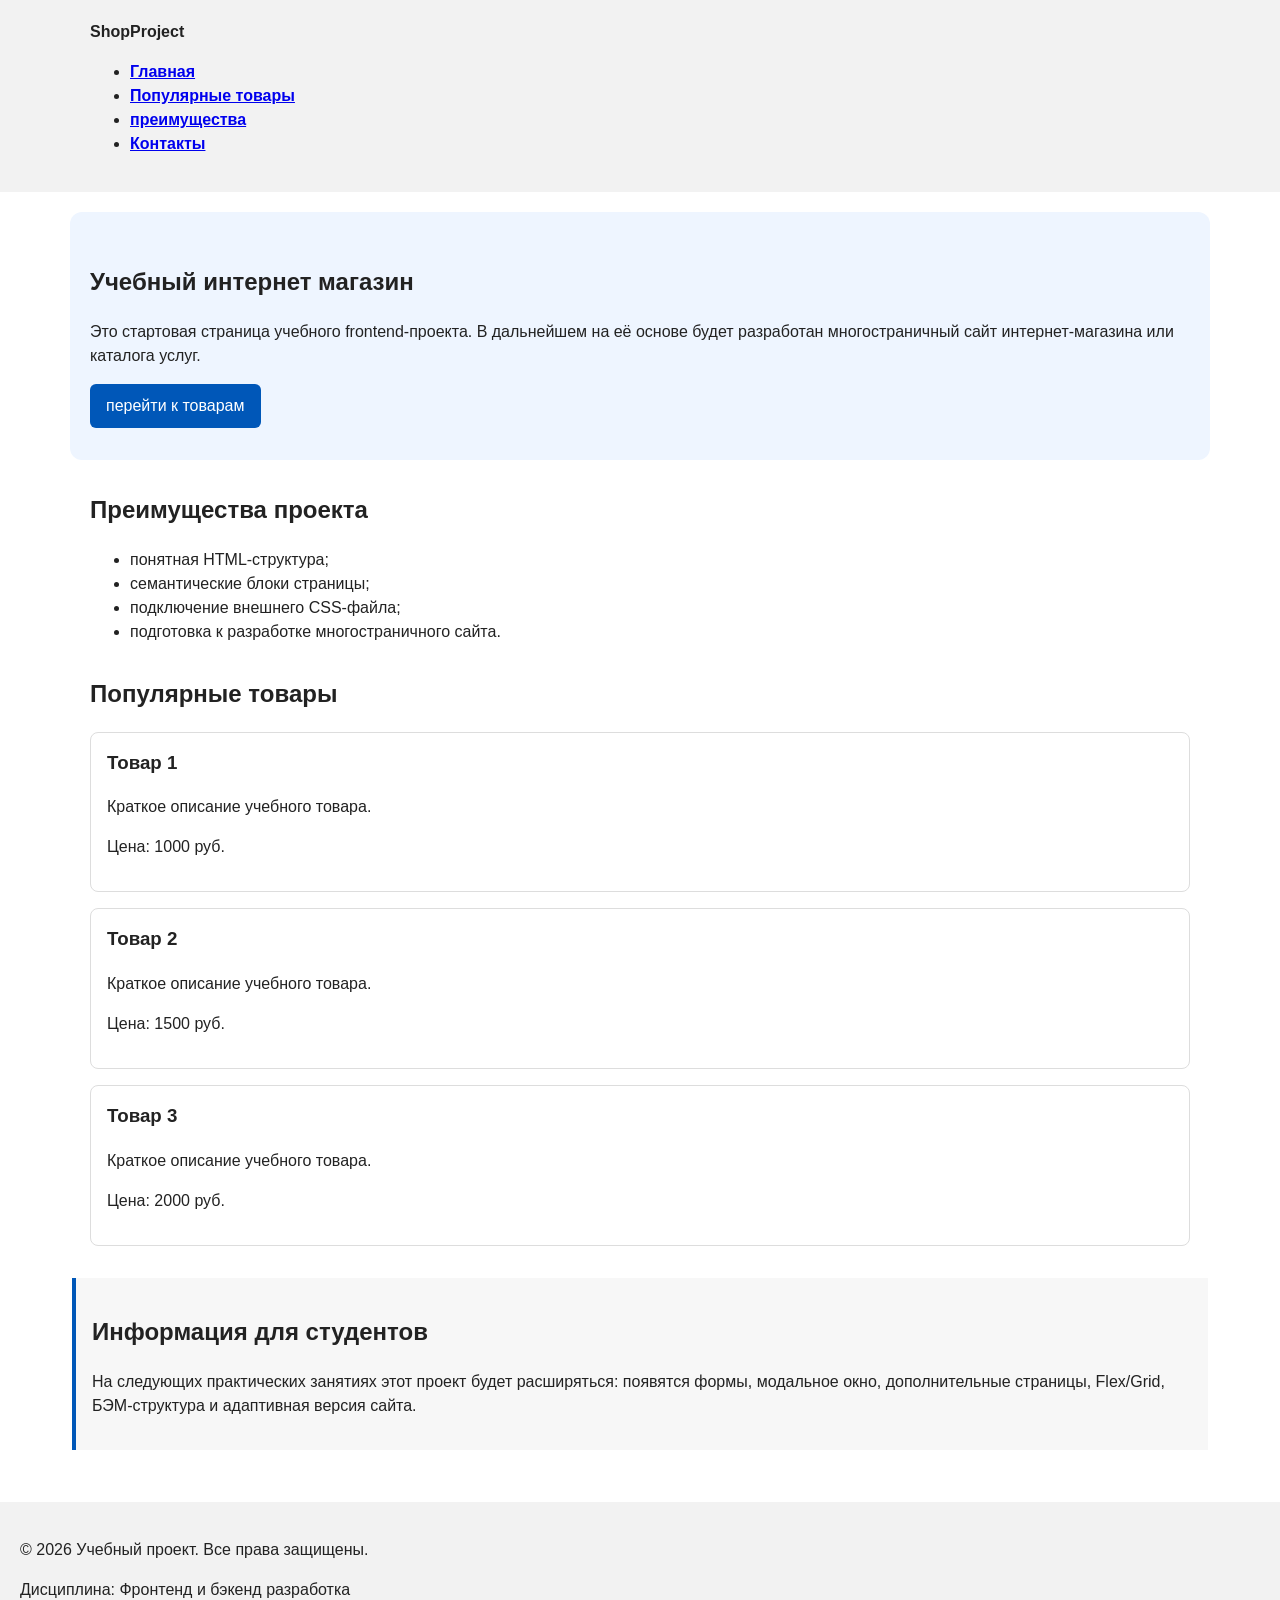
==== index.html @ 6f8c0c30 "fix: fix footer position" ====
<!doctype html>
<html lang="ru">
  <head>
    <meta charset="UTF-8" />
    <meta name="viewport" content="width=device-width, initial-scale=1.0" />
    <title>Учебный интернет магазин</title>
    <link rel="stylesheet" href="css/style.css" />
  </head>
  <body>
    <header>
      <div class="site-header">
        <a class="site-logo" href="index.html">ShopProject</a>

        <nav class="site-logo" aria-label="основная навигация">
          <ul class="site_nav_list">
            <li><a href="index.html">Главная</a></li>
            <li><a href="#popular">Популярные товары</a></li>
            <li><a href="#advantages">преимущества</a></li>
            <li><a href="#contacts">Контакты</a></li>
          </ul>
        </nav>
      </div>
    </header>

    <main>
      <section class="hero">
        <h1>Учебный интернет магазин</h1>
        <p>
          Это стартовая страница учебного frontend-проекта. В дальнейшем на её
          основе будет разработан многостраничный сайт интернет-магазина или
          каталога услуг.
        </p>
        <a class="button" href="#popular">перейти к товарам</a>
      </section>

      <section class="section" id="advantages">
        <h2>Преимущества проекта</h2>
        <ul class="advantages-list">
          <li>понятная HTML-структура;</li>
          <li>семантические блоки страницы;</li>
          <li>подключение внешнего CSS-файла;</li>
          <li>подготовка к разработке многостраничного сайта.</li>
        </ul>
      </section>

      <section class="section" id="popular">
        <h2>Популярные товары</h2>

        <article class="product-card">
          <h3>Товар 1</h3>
          <p>Краткое описание учебного товара.</p>
          <p>Цена: 1000 руб.</p>
        </article>

        <article class="product-card">
          <h3>Товар 2</h3>
          <p>Краткое описание учебного товара.</p>
          <p>Цена: 1500 руб.</p>
        </article>

        <article class="product-card">
          <h3>Товар 3</h3>
          <p>Краткое описание учебного товара.</p>
          <p>Цена: 2000 руб.</p>
        </article>
      </section>

      <aside class="aside-info">
        <h2>Информация для студентов</h2>
        <p>
          На следующих практических занятиях этот проект будет расширяться:
          появятся формы, модальное окно, дополнительные страницы, Flex/Grid,
          БЭМ-структура и адаптивная версия сайта.
        </p>
      </aside>
    </main>
  </body>
  <footer id="contacts">
    <p>&copy; 2026 Учебный проект. Все права защищены.</p>
    <p>Дисциплина: Фронтенд и бэкенд разработка</p>
  </footer>
</html>
---- css/style.css ----
{
  box-sizing: border-box;
}

body {
  margin: 0;
  font-family: Arial, sans-serif;
  line-height: 1.5;
  color: #222222;
  background-color: #ffffff;
}

header,
main,
footer {
  padding: 20px;
}

header {
  background-color: #f2f2f2;
}

footer {
  background-color: #f2f2f2;
}

.site-header {
  max-width: 1100px;
  margin: 0 auto;
}
.site-logo {
  font-weight: bold;
  text-decoration: none;
  color: #222222;
}
.site-nav__list {
  padding: 0;
  margin: 16px 0 0;
  list-style: none;
}
.site-nav__list li {
  margin-bottom: 8px;
}
.site-nav__list a {
  color: #0057b8;
  text-decoration: none;
}
.site-nav__list a:hover {
  text-decoration: underline;
}
.hero {
  max-width: 1100px;
  margin: 0 auto 32px;
  padding: 32px 20px;
  background-color: #eef5ff;
  border-radius: 12px;
}

.section {
  max-width: 1100px;
  margin: 0 auto 32px;
}

.section h2 {
  margin-top: 0;
}

.product-card {
  margin-bottom: 16px;
  padding: 16px;
  border: 1px solid #dddddd;
  border-radius: 8px;
  background-color: #ffffff;
}

.product-card h3 {
  margin-top: 0;
}

.button {
  display: inline-block;
  padding: 10px 16px;
  color: #ffffff;
  background-color: #0057b8;
  text-decoration: none;
  border-radius: 6px;
}

.button:hover {
  background-color: #003f86;
}

.aside-info {
  max-width: 1100px;
  margin: 0 auto 32px;
  padding: 16px;
  border-left: 4px solid #0057b8;
  background-color: #f7f7f7;
}
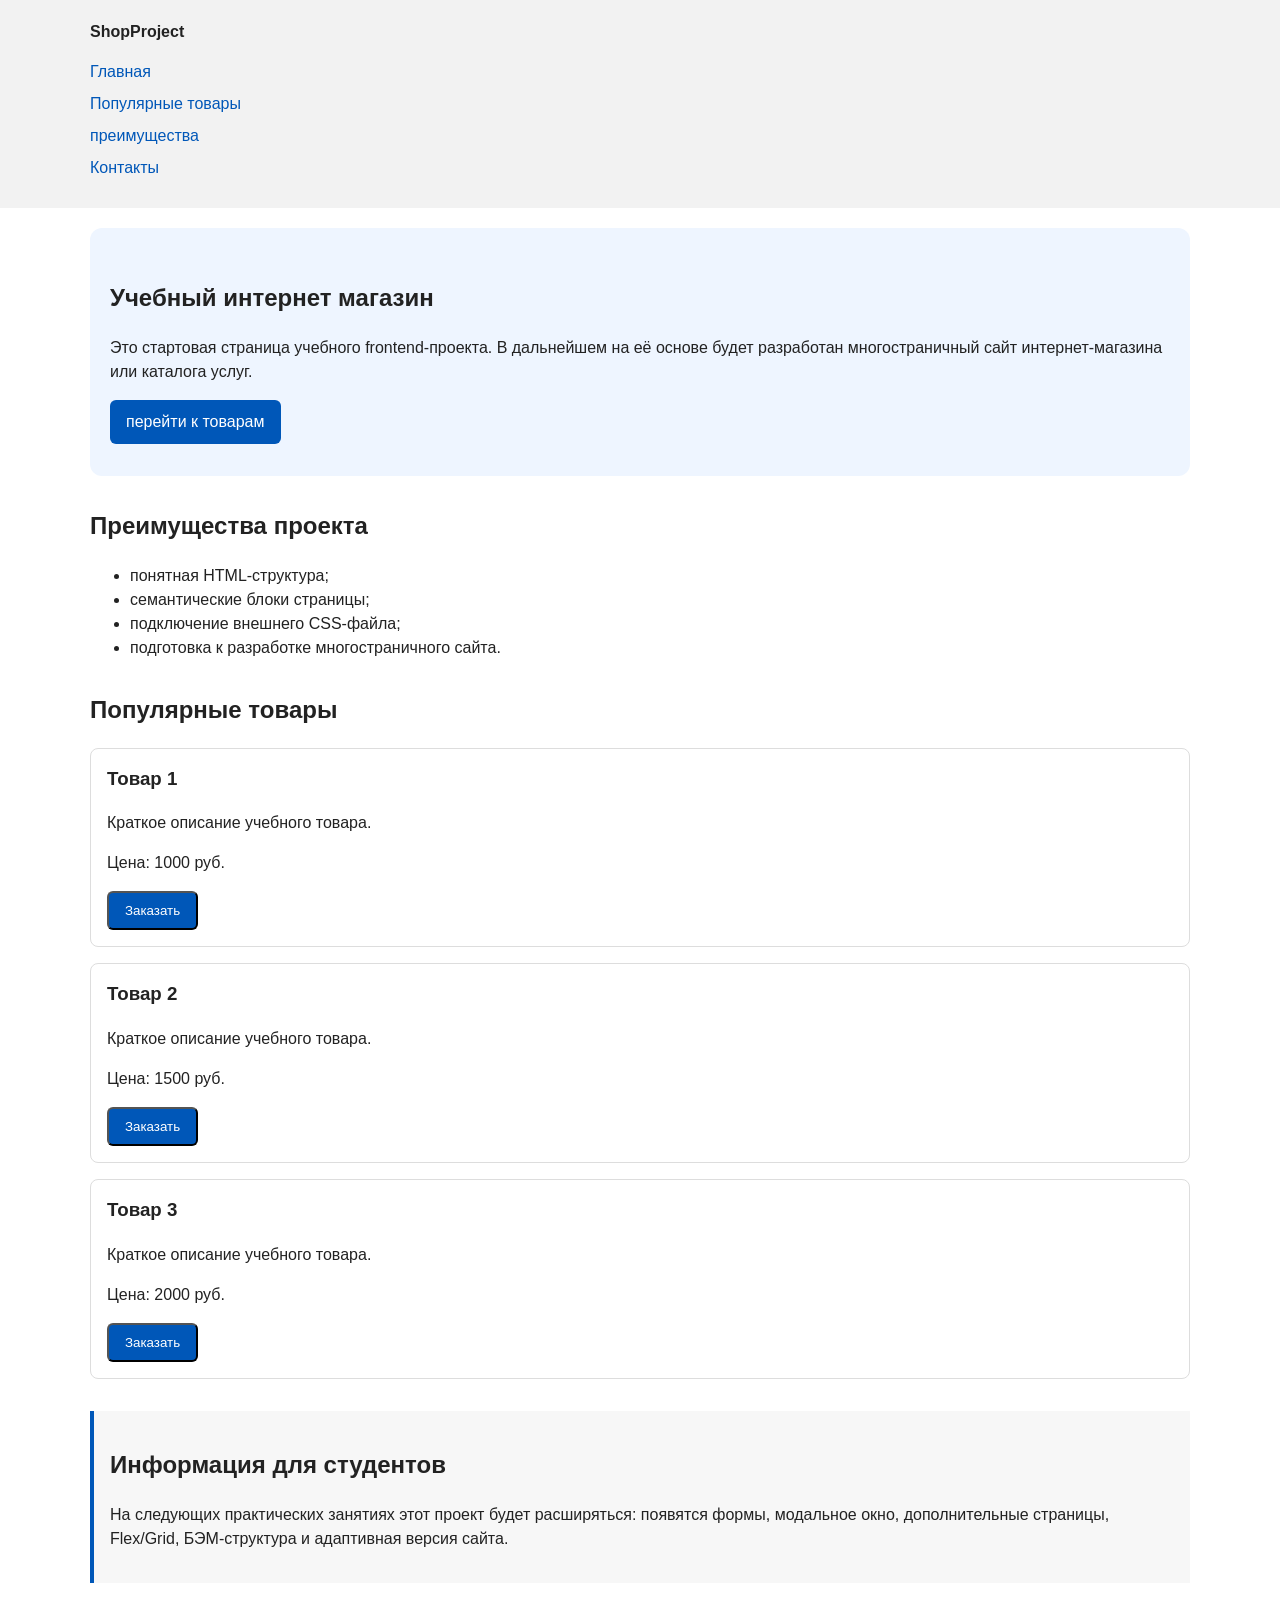
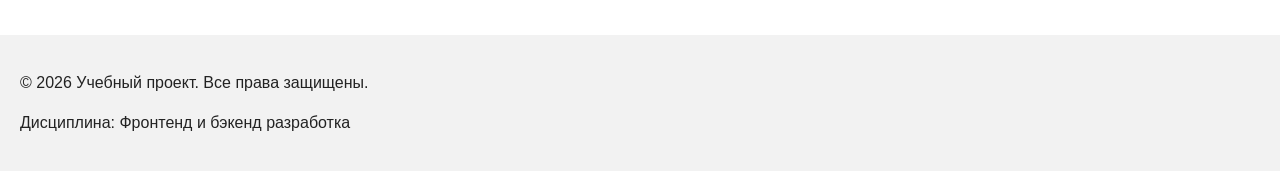
==== commit dca15810: "feat: add order form modal and validation" ====
--- a/index.html
+++ b/index.html
@@ -5,14 +5,15 @@
     <meta name="viewport" content="width=device-width, initial-scale=1.0" />
     <title>Учебный интернет магазин</title>
     <link rel="stylesheet" href="css/style.css" />
+    <script src="js/main.js" defer></script>
   </head>
   <body>
     <header>
       <div class="site-header">
         <a class="site-logo" href="index.html">ShopProject</a>
 
-        <nav class="site-logo" aria-label="основная навигация">
-          <ul class="site_nav_list">
+        <nav class="site-nav" aria-label="Основная навигация">
+          <ul class="site-nav__list">
             <li><a href="index.html">Главная</a></li>
             <li><a href="#popular">Популярные товары</a></li>
             <li><a href="#advantages">преимущества</a></li>
@@ -50,18 +51,39 @@
           <h3>Товар 1</h3>
           <p>Краткое описание учебного товара.</p>
           <p>Цена: 1000 руб.</p>
+          <button
+            class="button product-card__button"
+            type="button"
+            data-product="Товар 1"
+          >
+            Заказать
+          </button>
         </article>
 
         <article class="product-card">
           <h3>Товар 2</h3>
           <p>Краткое описание учебного товара.</p>
           <p>Цена: 1500 руб.</p>
+          <button
+            class="button product-card__button"
+            type="button"
+            data-product="Товар 2"
+          >
+            Заказать
+          </button>
         </article>
 
         <article class="product-card">
           <h3>Товар 3</h3>
           <p>Краткое описание учебного товара.</p>
           <p>Цена: 2000 руб.</p>
+          <button
+            class="button product-card__button"
+            type="button"
+            data-product="Товар 3"
+          >
+            Заказать
+          </button>
         </article>
       </section>
 
@@ -74,9 +96,116 @@
         </p>
       </aside>
     </main>
+    <dialog
+      class="order-dialog"
+      id="order-dialog"
+      aria-labelledby="order-dialog-title"
+    >
+      <h2 id="order-dialog-title">Оформление заявки</h2>
+
+      <form
+        class="order-form"
+        id="order-form"
+        action="#"
+        method="post"
+        novalidate
+      >
+        <input
+          id="selected-product"
+          name="selected-product"
+          type="hidden"
+        />
+
+        <div class="form-field">
+          <label for="order-name">Имя</label>
+          <input
+            id="order-name"
+            name="name"
+            type="text"
+            placeholder="Введите ваше имя"
+            minlength="2"
+            autocomplete="given-name"
+            required
+          />
+        </div>
+
+        <div class="form-field">
+          <label for="order-email">E-mail</label>
+          <input
+            id="order-email"
+            name="email"
+            type="email"
+            placeholder="example@mail.ru"
+            autocomplete="email"
+            required
+          />
+        </div>
+
+        <div class="form-field">
+          <label for="order-phone">Телефон</label>
+          <input
+            id="order-phone"
+            name="phone"
+            type="tel"
+            inputmode="tel"
+            placeholder="+7 (900) 000-00-00"
+            pattern="^\+7 \(\d{3}\) \d{3}-\d{2}-\d{2}$"
+            required
+          />
+          <small>Формат: +7 (900) 000-00-00</small>
+        </div>
+
+        <div class="form-field">
+          <label for="order-date">Дата связи</label>
+          <input id="order-date" name="date" type="date" />
+        </div>
+
+        <div class="form-field">
+          <label for="order-topic">Тема заявки</label>
+          <select id="order-topic" name="topic" required>
+            <option value="">Выберите тему</option>
+            <option value="product">Заказ товара</option>
+            <option value="consultation">Консультация</option>
+            <option value="delivery">Доставка</option>
+          </select>
+        </div>
+
+        <div class="form-field">
+          <label for="order-comment">Комментарий</label>
+          <textarea
+            id="order-comment"
+            name="comment"
+            rows="4"
+            placeholder="Укажите дополнительную информацию"
+          ></textarea>
+        </div>
+
+        <div class="form-field form-field--checkbox">
+          <label>
+            <input
+              id="order-agreement"
+              name="agreement"
+              type="checkbox"
+              required
+            />
+            Я согласен на обработку данных
+          </label>
+        </div>
+
+        <div class="form-actions">
+          <button type="button" id="close-order-dialog">Закрыть</button>
+          <button type="submit">Отправить заявку</button>
+        </div>
+      </form>
+    </dialog>
+
+    <p class="success-message" id="success-message" hidden>
+      Форма успешно отправлена!
+    </p>
+
+    <footer id="contacts">
+      <p>&copy; 2026 Учебный проект. Все права защищены.</p>
+      <p>Дисциплина: Фронтенд и бэкенд разработка</p>
+    </footer>
   </body>
-  <footer id="contacts">
-    <p>&copy; 2026 Учебный проект. Все права защищены.</p>
-    <p>Дисциплина: Фронтенд и бэкенд разработка</p>
-  </footer>
 </html>
--- a/css/style.css
+++ b/css/style.css
@@ -1,4 +1,4 @@
-{
+* {
   box-sizing: border-box;
 }
 
@@ -98,3 +98,68 @@
   background-color: #f7f7f7;
 }
 
+.order-dialog {
+  width: min(100% - 32px, 560px);
+  padding: 24px;
+  border: none;
+  border-radius: 12px;
+}
+
+.order-dialog::backdrop {
+  background-color: rgba(0, 0, 0, 0.5);
+}
+
+.form-field {
+  margin-bottom: 16px;
+}
+
+.form-field label {
+  display: block;
+  margin-bottom: 6px;
+}
+
+.form-field input,
+.form-field select,
+.form-field textarea {
+  width: 100%;
+  padding: 10px 12px;
+  border: 1px solid #cccccc;
+  border-radius: 6px;
+  font: inherit;
+}
+
+.form-field input[type="checkbox"] {
+  width: auto;
+}
+
+.form-field small {
+  display: block;
+  margin-top: 4px;
+  color: #666666;
+}
+
+.form-field input:focus-visible,
+.form-field select:focus-visible,
+.form-field textarea:focus-visible,
+.form-actions button:focus-visible {
+  outline: 2px solid #0057b8;
+  outline-offset: 2px;
+}
+
+[aria-invalid="true"] {
+  border-color: #b00020;
+}
+
+.form-actions {
+  display: flex;
+  gap: 12px;
+  margin-top: 20px;
+}
+
+.success-message {
+  max-width: 1100px;
+  margin: 24px auto;
+  padding: 16px;
+  border-left: 4px solid #168a2f;
+  background-color: #eefaf0;
+}
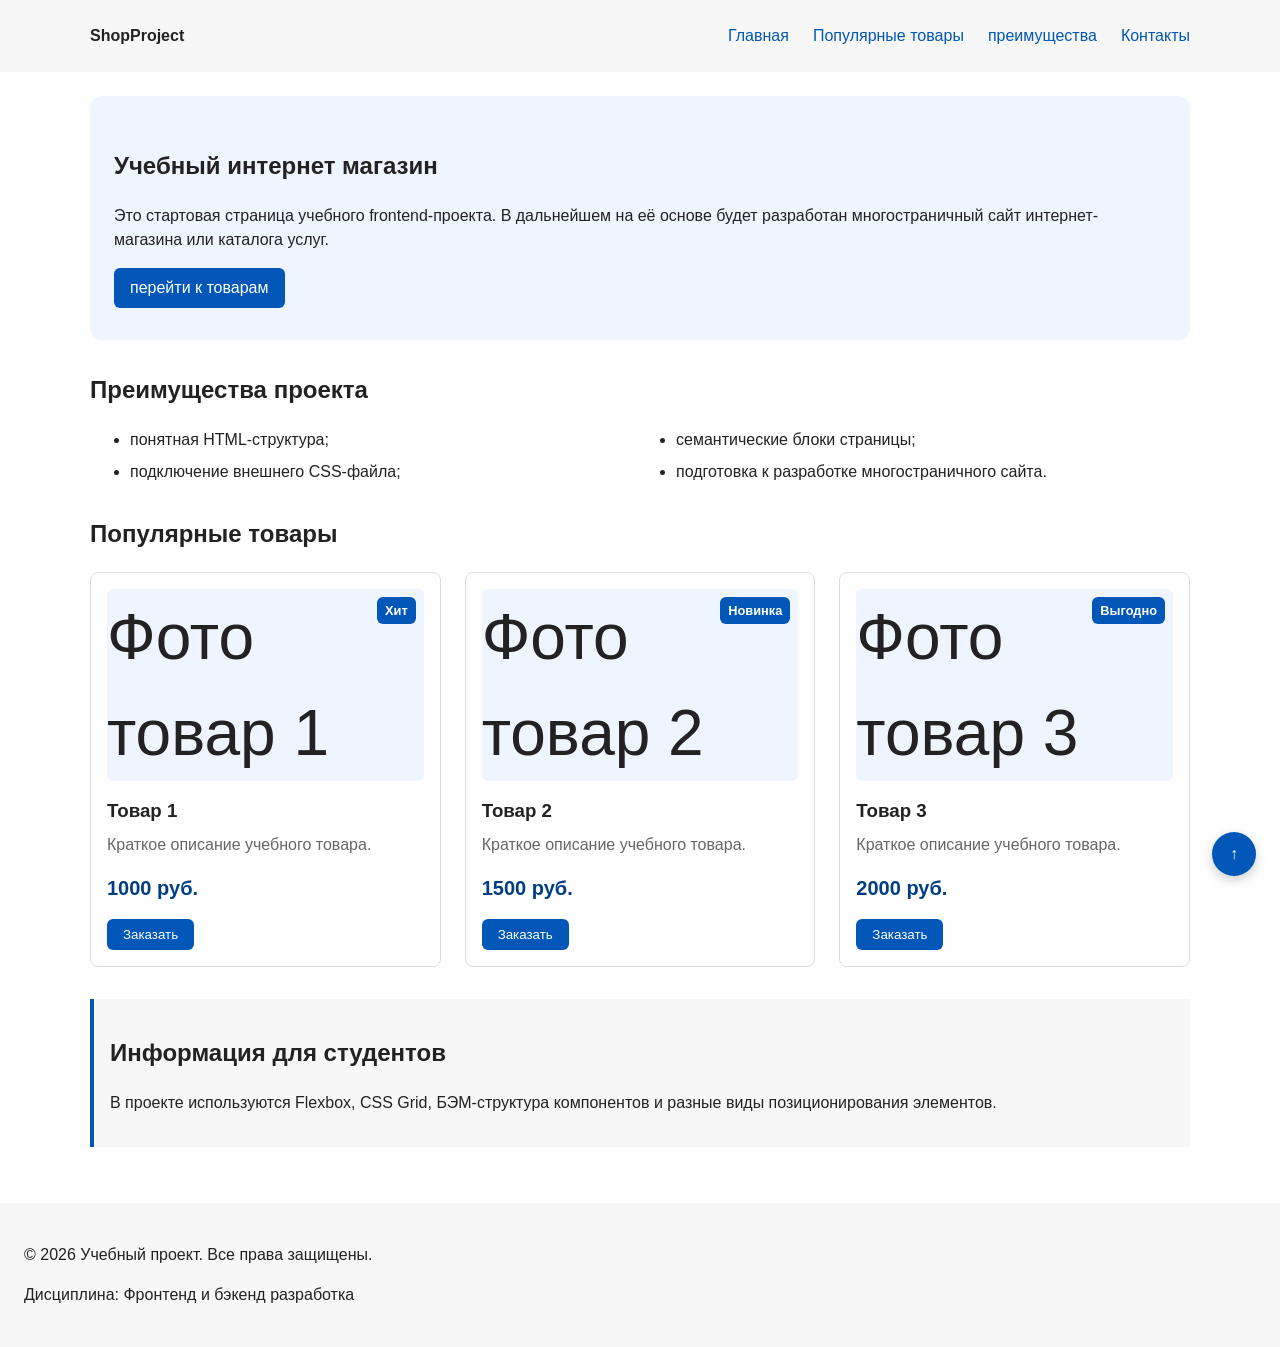
==== commit 82630cf4: "feat: add flexbox, grid, BEM, positioning" ====
--- a/index.html
+++ b/index.html
@@ -47,52 +47,83 @@
       <section class="section" id="popular">
         <h2>Популярные товары</h2>
 
-        <article class="product-card">
-          <h3>Товар 1</h3>
-          <p>Краткое описание учебного товара.</p>
-          <p>Цена: 1000 руб.</p>
-          <button
-            class="button product-card__button"
-            type="button"
-            data-product="Товар 1"
-          >
-            Заказать
-          </button>
-        </article>
-
-        <article class="product-card">
-          <h3>Товар 2</h3>
-          <p>Краткое описание учебного товара.</p>
-          <p>Цена: 1500 руб.</p>
-          <button
-            class="button product-card__button"
-            type="button"
-            data-product="Товар 2"
-          >
-            Заказать
-          </button>
-        </article>
-
-        <article class="product-card">
-          <h3>Товар 3</h3>
-          <p>Краткое описание учебного товара.</p>
-          <p>Цена: 2000 руб.</p>
-          <button
-            class="button product-card__button"
-            type="button"
-            data-product="Товар 3"
-          >
-            Заказать
-          </button>
-        </article>
+        <div class="product-grid">
+          <article class="product-card">
+            <span class="product-card__badge">Хит</span>
+            <div
+              class="product-card__img"
+              role="img"
+              aria-label="Упаковка товара 1"
+            >
+              Фото товар 1
+            </div>
+            <h3 class="product-card__title">Товар 1</h3>
+            <p class="product-card__description">
+              Краткое описание учебного товара.
+            </p>
+            <p class="product-card__price">1000 руб.</p>
+            <button
+              class="button product-card__button"
+              type="button"
+              data-product="Товар 1"
+            >
+              Заказать
+            </button>
+          </article>
+
+          <article class="product-card">
+            <span class="product-card__badge">Новинка</span>
+            <div
+              class="product-card__img"
+              role="img"
+              aria-label="Упаковка товара 2"
+            >
+              Фото товар 2
+            </div>
+            <h3 class="product-card__title">Товар 2</h3>
+            <p class="product-card__description">
+              Краткое описание учебного товара.
+            </p>
+            <p class="product-card__price">1500 руб.</p>
+            <button
+              class="button product-card__button"
+              type="button"
+              data-product="Товар 2"
+            >
+              Заказать
+            </button>
+          </article>
+
+          <article class="product-card">
+            <span class="product-card__badge">Выгодно</span>
+            <div
+              class="product-card__img"
+              role="img"
+              aria-label="Корзина с товаром 3"
+            >
+              Фото товар 3
+            </div>
+            <h3 class="product-card__title">Товар 3</h3>
+            <p class="product-card__description">
+              Краткое описание учебного товара.
+            </p>
+            <p class="product-card__price">2000 руб.</p>
+            <button
+              class="button product-card__button"
+              type="button"
+              data-product="Товар 3"
+            >
+              Заказать
+            </button>
+          </article>
+        </div>
       </section>
 
       <aside class="aside-info">
         <h2>Информация для студентов</h2>
         <p>
-          На следующих практических занятиях этот проект будет расширяться:
-          появятся формы, модальное окно, дополнительные страницы, Flex/Grid,
-          БЭМ-структура и адаптивная версия сайта.
+          В проекте используются Flexbox, CSS Grid, БЭМ-структура компонентов и
+          разные виды позиционирования элементов.
         </p>
       </aside>
     </main>
@@ -110,11 +141,7 @@
         method="post"
         novalidate
       >
-        <input
-          id="selected-product"
-          name="selected-product"
-          type="hidden"
-        />
+        <input id="selected-product" name="selected-product" type="hidden" />
 
         <div class="form-field">
           <label for="order-name">Имя</label>
@@ -203,6 +230,10 @@
       Форма успешно отправлена!
     </p>
 
+    <a class="back-to-top" href="#" aria-label="Вернуться в начало страницы"
+      >↑</a
+    >
+
     <footer id="contacts">
       <p>&copy; 2026 Учебный проект. Все права защищены.</p>
       <p>Дисциплина: Фронтенд и бэкенд разработка</p>
--- a/css/style.css
+++ b/css/style.css
@@ -1,30 +1,8 @@
-* {
-  box-sizing: border-box;
-}
-
-body {
-  margin: 0;
-  font-family: Arial, sans-serif;
-  line-height: 1.5;
-  color: #222222;
-  background-color: #ffffff;
-}
-
-header,
-main,
-footer {
-  padding: 20px;
-}
-
-header {
-  background-color: #f2f2f2;
-}
-
-footer {
-  background-color: #f2f2f2;
-}
-
 .site-header {
+  display: flex;
+  align-items: center;
+  justify-content: space-between;
+  gap: 24px;
   max-width: 1100px;
   margin: 0 auto;
 }
@@ -34,12 +12,15 @@
   color: #222222;
 }
 .site-nav__list {
+  display: flex;
+  flex-wrap: wrap;
+  gap: 8px 24px;
   padding: 0;
-  margin: 16px 0 0;
+  margin: 0;
   list-style: none;
 }
 .site-nav__list li {
-  margin-bottom: 8px;
+  margin: 0;
 }
 .site-nav__list a {
   color: #0057b8;
@@ -47,95 +28,6 @@
 }
 .site-nav__list a:hover {
   text-decoration: underline;
-}
-.hero {
-  max-width: 1100px;
-  margin: 0 auto 32px;
-  padding: 32px 20px;
-  background-color: #eef5ff;
-  border-radius: 12px;
-}
-
-.section {
-  max-width: 1100px;
-  margin: 0 auto 32px;
-}
-
-.section h2 {
-  margin-top: 0;
-}
-
-.product-card {
-  margin-bottom: 16px;
-  padding: 16px;
-  border: 1px solid #dddddd;
-  border-radius: 8px;
-  background-color: #ffffff;
-}
-
-.product-card h3 {
-  margin-top: 0;
-}
-
-.button {
-  display: inline-block;
-  padding: 10px 16px;
-  color: #ffffff;
-  background-color: #0057b8;
-  text-decoration: none;
-  border-radius: 6px;
-}
-
-.button:hover {
-  background-color: #003f86;
-}
-
-.aside-info {
-  max-width: 1100px;
-  margin: 0 auto 32px;
-  padding: 16px;
-  border-left: 4px solid #0057b8;
-  background-color: #f7f7f7;
-}
-
-.order-dialog {
-  width: min(100% - 32px, 560px);
-  padding: 24px;
-  border: none;
-  border-radius: 12px;
-}
-
-.order-dialog::backdrop {
-  background-color: rgba(0, 0, 0, 0.5);
-}
-
-.form-field {
-  margin-bottom: 16px;
-}
-
-.form-field label {
-  display: block;
-  margin-bottom: 6px;
-}
-
-.form-field input,
-.form-field select,
-.form-field textarea {
-  width: 100%;
-  padding: 10px 12px;
-  border: 1px solid #cccccc;
-  border-radius: 6px;
-  font: inherit;
-}
-
-.form-field input[type="checkbox"] {
-  width: auto;
-}
-
-.form-field small {
-  display: block;
-  margin-top: 4px;
-  color: #666666;
 }
 
 .form-field input:focus-visible,
@@ -163,3 +55,302 @@
   border-left: 4px solid #168a2f;
   background-color: #eefaf0;
 }
+
+/* ===============================
+   1. Переменные проекта
+   =============================== */
+:root {
+  /* Основные цвета проекта */
+  --color-bg: #ffffff;
+  --color-text: #222222;
+  --color-muted: #666666;
+  --color-primary: #0057b8;
+  --color-primary-dark: #003f86;
+  --color-border: #dddddd;
+  --color-surface: #f7f7f7;
+  --color-surface-accent: #eef5ff;
+  --color-danger: #b00020;
+  --color-success: #168a2f;
+  --color-success-bg: #eefaf0;
+  --color-white: #ffffff;
+
+  /* Отступы */
+  --space-xs: 4px;
+  --space-sm: 8px;
+  --space-md: 16px;
+  --space-lg: 24px;
+  --space-xl: 32px;
+
+  /* Скругления */
+  --radius-sm: 6px;
+  --radius-md: 8px;
+  --radius-lg: 12px;
+
+  /* Размеры */
+  --container-width: 1100px;
+}
+
+/* ===============================
+   2. Базовые стили
+   =============================== */
+
+* {
+  box-sizing: border-box;
+}
+
+body {
+  margin: 0;
+  min-width: 320px;
+  font-family: Arial, sans-serif;
+  line-height: 1.5;
+  color: var(--color-text);
+  background-color: var(--color-bg);
+}
+
+header,
+main,
+footer {
+  padding: var(--space-lg);
+}
+header {
+  background-color: var(--color-surface);
+}
+
+footer {
+  background-color: var(--color-surface);
+}
+
+/* ===============================
+   3. Общие элементы интерфейса
+   =============================== */
+
+a {
+  color: var(--color-primary);
+}
+
+a:hover {
+  color: var(--color-primary-dark);
+}
+
+a:focus-visible {
+  outline: 2px solid var(--color-primary);
+  outline-offset: 3px;
+}
+
+.button {
+  display: inline-block;
+  padding: var(--space-sm) var(--space-md);
+  color: var(--color-white);
+  background-color: var(--color-primary);
+  text-decoration: none;
+  border: none;
+  border-radius: var(--radius-sm);
+  cursor: pointer;
+}
+
+.button:hover {
+  background-color: var(--color-primary-dark);
+}
+
+.button:focus-visible {
+  outline: 2px solid var(--color-primary);
+  outline-offset: 3px;
+}
+
+.button:disabled {
+  opacity: 0.6;
+  cursor: not-allowed;
+}
+
+/* ===============================
+   4. Компоненты страницы
+   =============================== */
+
+.hero {
+  max-width: var(--container-width);
+  margin: 0 auto var(--space-xl);
+  padding: var(--space-xl) var(--space-lg);
+  background-color: var(--color-surface-accent);
+  border-radius: var(--radius-lg);
+}
+
+.section {
+  max-width: var(--container-width);
+  margin: 0 auto var(--space-xl);
+}
+
+.section h2 {
+  margin-top: 0;
+}
+
+.advantages-list {
+  display: grid;
+  grid-template-columns: repeat(2, minmax(0, 1fr));
+  gap: var(--space-sm) var(--space-xl);
+}
+
+.product-grid {
+  display: grid;
+  grid-template-columns: repeat(auto-fit, minmax(220px, 1fr));
+  gap: var(--space-lg);
+}
+
+.product-card {
+  position: relative;
+  display: flex;
+  flex-direction: column;
+  padding: var(--space-md);
+  border: 1px solid var(--color-border);
+  border-radius: var(--radius-md);
+  background-color: var(--color-bg);
+  transition:
+    border-color 0.2s ease,
+    transform 0.2s ease;
+}
+
+.product-card:hover {
+  border-color: var(--color-primary);
+  transform: translateY(-2px);
+}
+
+.product-card__img {
+  display: grid;
+  place-items: center;
+  min-height: 150px;
+  margin-bottom: var(--space-md);
+  font-size: 64px;
+  background-color: var(--color-surface-accent);
+  border-radius: var(--radius-sm);
+}
+
+.product-card__title {
+  margin: 0 0 var(--space-sm);
+}
+
+.product-card__description {
+  margin: 0 0 var(--space-md);
+  color: var(--color-muted);
+}
+
+.product-card__price {
+  margin: auto 0 var(--space-md);
+  font-size: 1.25rem;
+  font-weight: bold;
+  color: var(--color-primary-dark);
+}
+
+.product-card__button {
+  align-self: flex-start;
+}
+
+.product-card__badge {
+  position: absolute;
+  top: var(--space-lg);
+  right: var(--space-lg);
+  z-index: 1;
+  padding: var(--space-xs) var(--space-sm);
+  color: var(--color-white);
+  background-color: var(--color-primary);
+  border-radius: var(--radius-sm);
+  font-size: 0.8rem;
+  font-weight: bold;
+}
+
+.aside-info {
+  max-width: var(--container-width);
+  margin: 0 auto var(--space-xl);
+  padding: var(--space-md);
+  border-left: 4px solid var(--color-primary);
+  background-color: var(--color-surface);
+}
+/* ===============================
+   5. Форма и модальное окно
+   =============================== */
+.order-dialog {
+  width: min(100% - 32px, 560px);
+  padding: var(--space-lg);
+  border: none;
+  border-radius: var(--radius-lg);
+}
+
+.order-dialog::backdrop {
+  background-color: rgba(0, 0, 0, 0.5);
+}
+
+.form-field {
+  margin-bottom: var(--space-md);
+}
+
+.form-field label {
+  display: block;
+  margin-bottom: var(--space-xs);
+}
+
+.form-field input,
+.form-field select,
+.form-field textarea {
+  width: 100%;
+  padding: 10px 12px;
+  border: 1px solid var(--color-border);
+  border-radius: var(--radius-sm);
+  font: inherit;
+}
+
+.form-field input[type="checkbox"] {
+  width: auto;
+}
+
+.form-field small {
+  display: block;
+  margin-top: var(--space-xs);
+  color: var(--color-muted);
+}
+.form-field input:hover,
+.form-field select:hover,
+.form-field textarea:hover {
+  border-color: var(--color-primary);
+}
+
+.form-field input:focus-visible,
+.form-field select:focus-visible,
+.form-field textarea:focus-visible,
+.form-actions button:focus-visible {
+  outline: 2px solid var(--color-primary);
+  outline-offset: 3px;
+}
+
+[aria-invalid="true"] {
+  border-color: var(--color-danger);
+}
+
+.back-to-top {
+  position: fixed;
+  right: var(--space-lg);
+  bottom: var(--space-lg);
+  z-index: 10;
+  display: grid;
+  place-items: center;
+  width: 44px;
+  height: 44px;
+  color: var(--color-white);
+  background-color: var(--color-primary);
+  border-radius: 50%;
+  box-shadow: 0 4px 12px rgba(0, 0, 0, 0.2);
+  text-decoration: none;
+}
+
+.back-to-top:hover {
+  color: var(--color-white);
+  background-color: var(--color-primary-dark);
+}
+
+@media (max-width: 700px) {
+  .site-header {
+    align-items: flex-start;
+    flex-direction: column;
+  }
+
+  .advantages-list {
+    grid-template-columns: 1fr;
+  }
+}
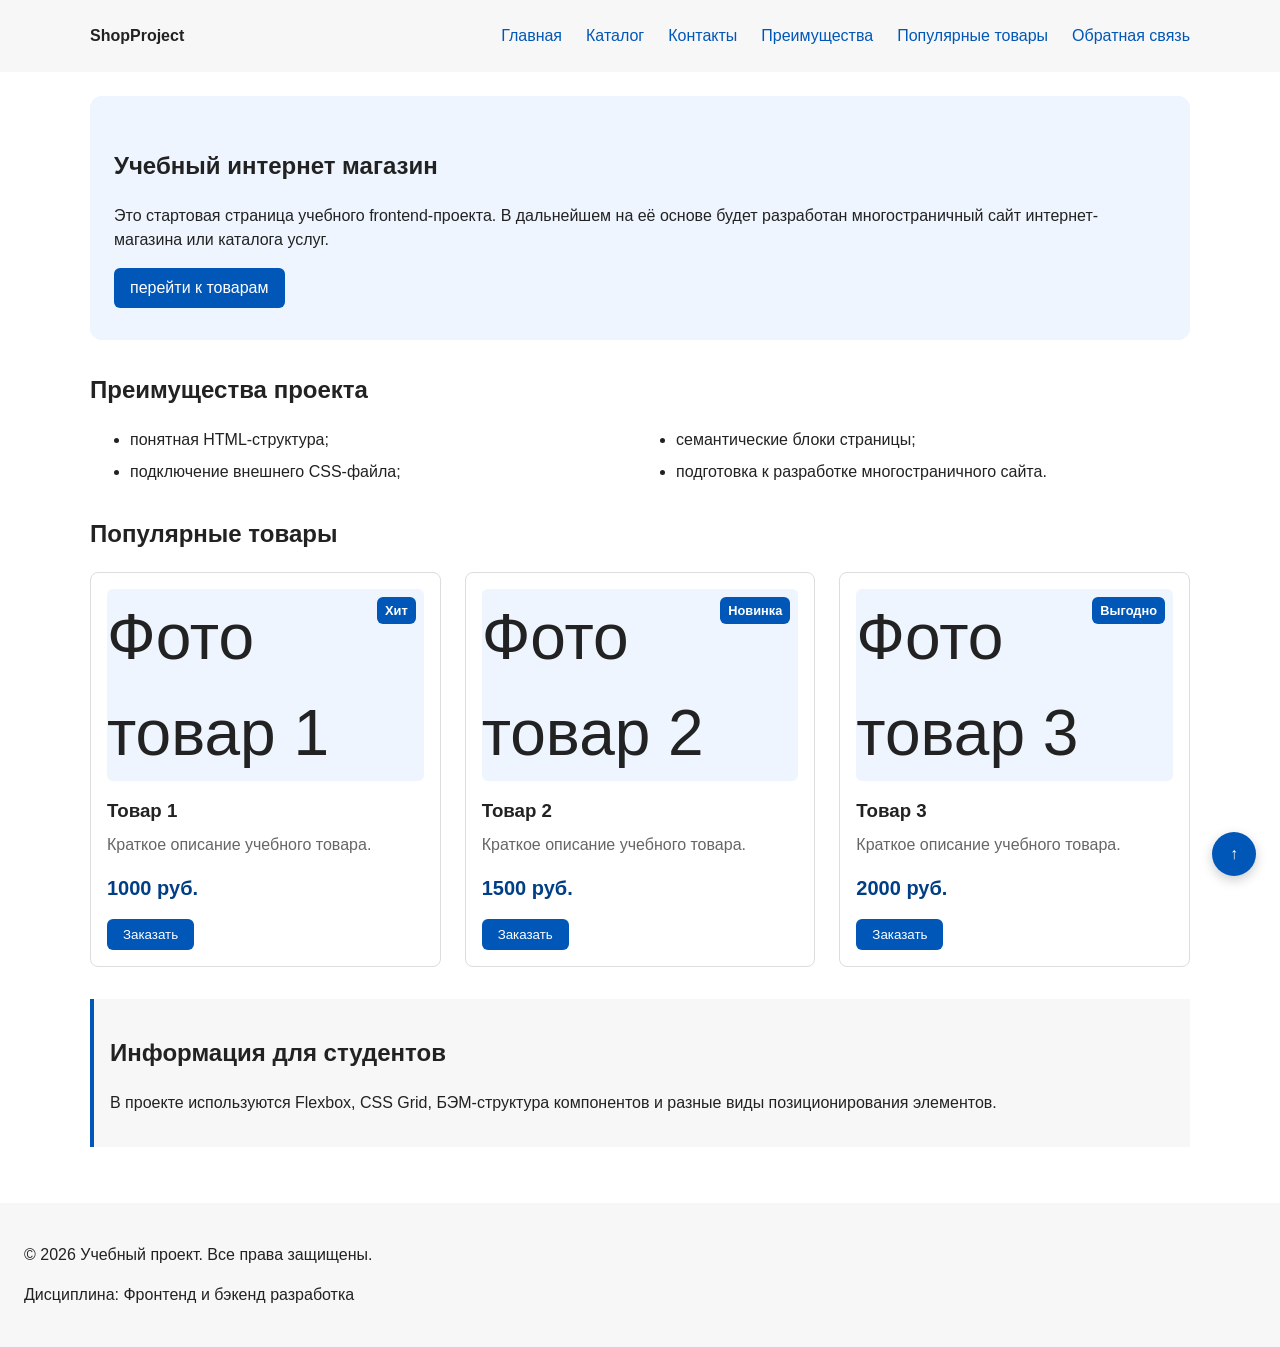
==== commit 45d5c562: "feat: add multi-page structure navigation and anchors" ====
--- a/index.html
+++ b/index.html
@@ -3,6 +3,7 @@
   <head>
     <meta charset="UTF-8" />
     <meta name="viewport" content="width=device-width, initial-scale=1.0" />
+    <meta name="description" content="Главная страница учебного интернет-магазина: преимущества проекта и популярные товары." />
     <title>Учебный интернет магазин</title>
     <link rel="stylesheet" href="css/style.css" />
     <script src="js/main.js" defer></script>
@@ -15,9 +16,11 @@
         <nav class="site-nav" aria-label="Основная навигация">
           <ul class="site-nav__list">
             <li><a href="index.html">Главная</a></li>
-            <li><a href="#popular">Популярные товары</a></li>
-            <li><a href="#advantages">преимущества</a></li>
-            <li><a href="#contacts">Контакты</a></li>
+            <li><a href="catalog.html">Каталог</a></li>
+            <li><a href="contacts.html">Контакты</a></li>
+            <li><a href="index.html#advantages">Преимущества</a></li>
+            <li><a href="index.html#popular">Популярные товары</a></li>
+            <li><a href="index.html#contacts">Обратная связь</a></li>
           </ul>
         </nav>
       </div>
--- a/css/style.css
+++ b/css/style.css
@@ -354,3 +354,28 @@
     grid-template-columns: 1fr;
   }
 }
+
+.breadcrumbs {
+  max-width: var(--container-width);
+  margin: 0 auto var(--space-md);
+  font-size: 14px;
+  color: var(--color-muted);
+}
+
+.breadcrumbs a {
+  color: var(--color-primary);
+}
+
+.breadcrumbs span::before {
+  content: " / ";
+  color: var(--color-muted);
+}
+
+html {
+  scroll-behavior: smooth;
+}
+
+:target {
+  outline: 2px dashed var(--color-primary);
+  outline-offset: 4px;
+}
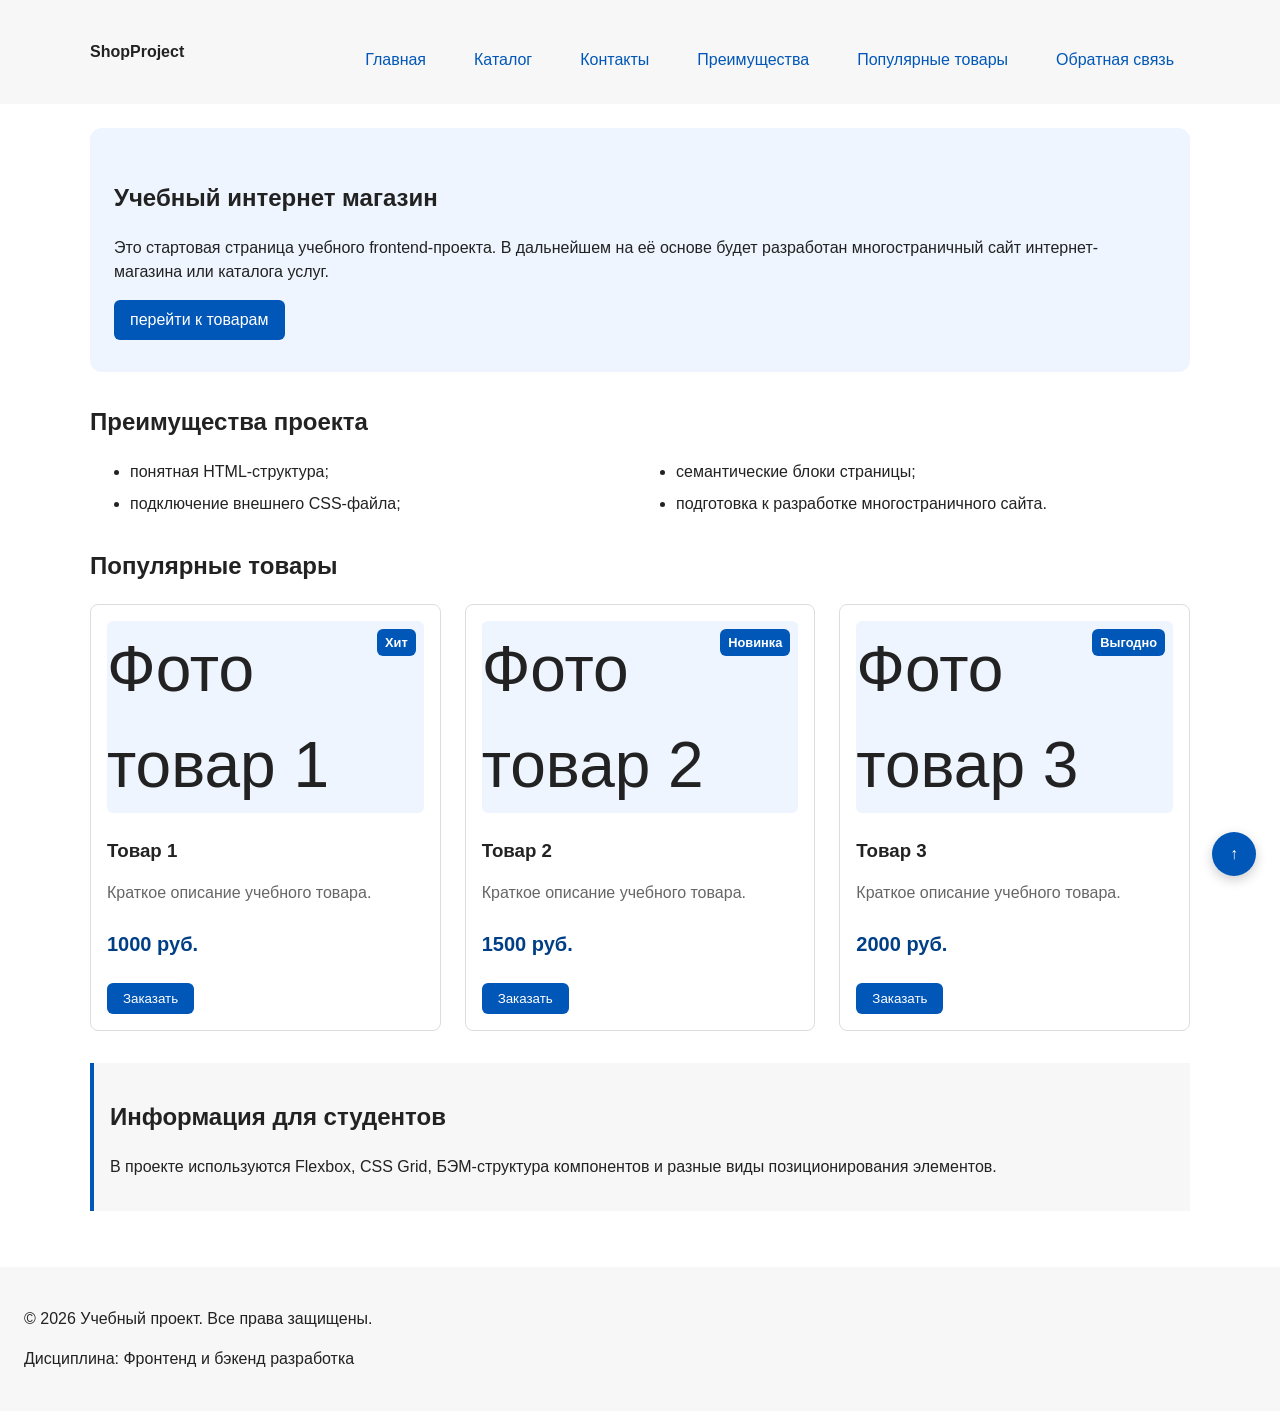
==== commit d8c0fd99: "feat: add flex navigation and grid catalog layout" ====
--- a/index.html
+++ b/index.html
@@ -50,7 +50,7 @@
       <section class="section" id="popular">
         <h2>Популярные товары</h2>
 
-        <div class="product-grid">
+        <div class="products-grid">
           <article class="product-card">
             <span class="product-card__badge">Хит</span>
             <div
--- a/css/style.css
+++ b/css/style.css
@@ -14,20 +14,27 @@
 .site-nav__list {
   display: flex;
   flex-wrap: wrap;
-  gap: 8px 24px;
+  justify-content: center;
+  align-items: center;
+  gap: var(--space-md);
   padding: 0;
-  margin: 0;
+  margin: var(--space-md) 0 0;
   list-style: none;
 }
 .site-nav__list li {
   margin: 0;
 }
 .site-nav__list a {
-  color: #0057b8;
+  display: inline-block;
+  padding: var(--space-sm) var(--space-md);
+  color: var(--color-primary);
   text-decoration: none;
-}
+  border-radius: var(--radius-sm);
+}
+
 .site-nav__list a:hover {
-  text-decoration: underline;
+  color: var(--color-white);
+  background-color: var(--color-primary);
 }
 
 .form-field input:focus-visible,
@@ -189,9 +196,9 @@
   gap: var(--space-sm) var(--space-xl);
 }
 
-.product-grid {
-  display: grid;
-  grid-template-columns: repeat(auto-fit, minmax(220px, 1fr));
+.products-grid {
+  display: grid;
+  grid-template-columns: repeat(3, 1fr);
   gap: var(--space-lg);
 }
 
@@ -199,6 +206,8 @@
   position: relative;
   display: flex;
   flex-direction: column;
+  gap: var(--space-sm);
+  margin-bottom: 0;
   padding: var(--space-md);
   border: 1px solid var(--color-border);
   border-radius: var(--radius-md);
@@ -206,6 +215,11 @@
   transition:
     border-color 0.2s ease,
     transform 0.2s ease;
+}
+
+.product-card .button {
+  margin-top: auto;
+  align-self: flex-start;
 }
 
 .product-card:hover {
@@ -256,6 +270,56 @@
   font-weight: bold;
 }
 
+.catalog-layout {
+  max-width: var(--container-width);
+  margin: 0 auto var(--space-xl);
+  display: grid;
+  grid-template-columns: 260px 1fr;
+  grid-template-areas: "filters products";
+  gap: var(--space-lg);
+}
+
+.catalog-filters {
+  grid-area: filters;
+  padding: var(--space-md);
+  border: 1px solid var(--color-border);
+  border-radius: var(--radius-md);
+  background-color: var(--color-surface);
+}
+
+.catalog-products {
+  grid-area: products;
+}
+
+.filters-form {
+  display: grid;
+  gap: var(--space-md);
+}
+
+.filters-form fieldset {
+  margin: 0;
+  padding: var(--space-md);
+  border: 1px solid var(--color-border);
+  border-radius: var(--radius-sm);
+}
+
+.filters-form legend {
+  font-weight: 700;
+}
+
+.filters-form label {
+  display: block;
+  margin-bottom: var(--space-sm);
+}
+
+.filters-form input[type="number"] {
+  width: 100%;
+  padding: 8px 10px;
+  border: 1px solid var(--color-border);
+  border-radius: var(--radius-sm);
+  font: inherit;
+}
+
 .aside-info {
   max-width: var(--container-width);
   margin: 0 auto var(--space-xl);
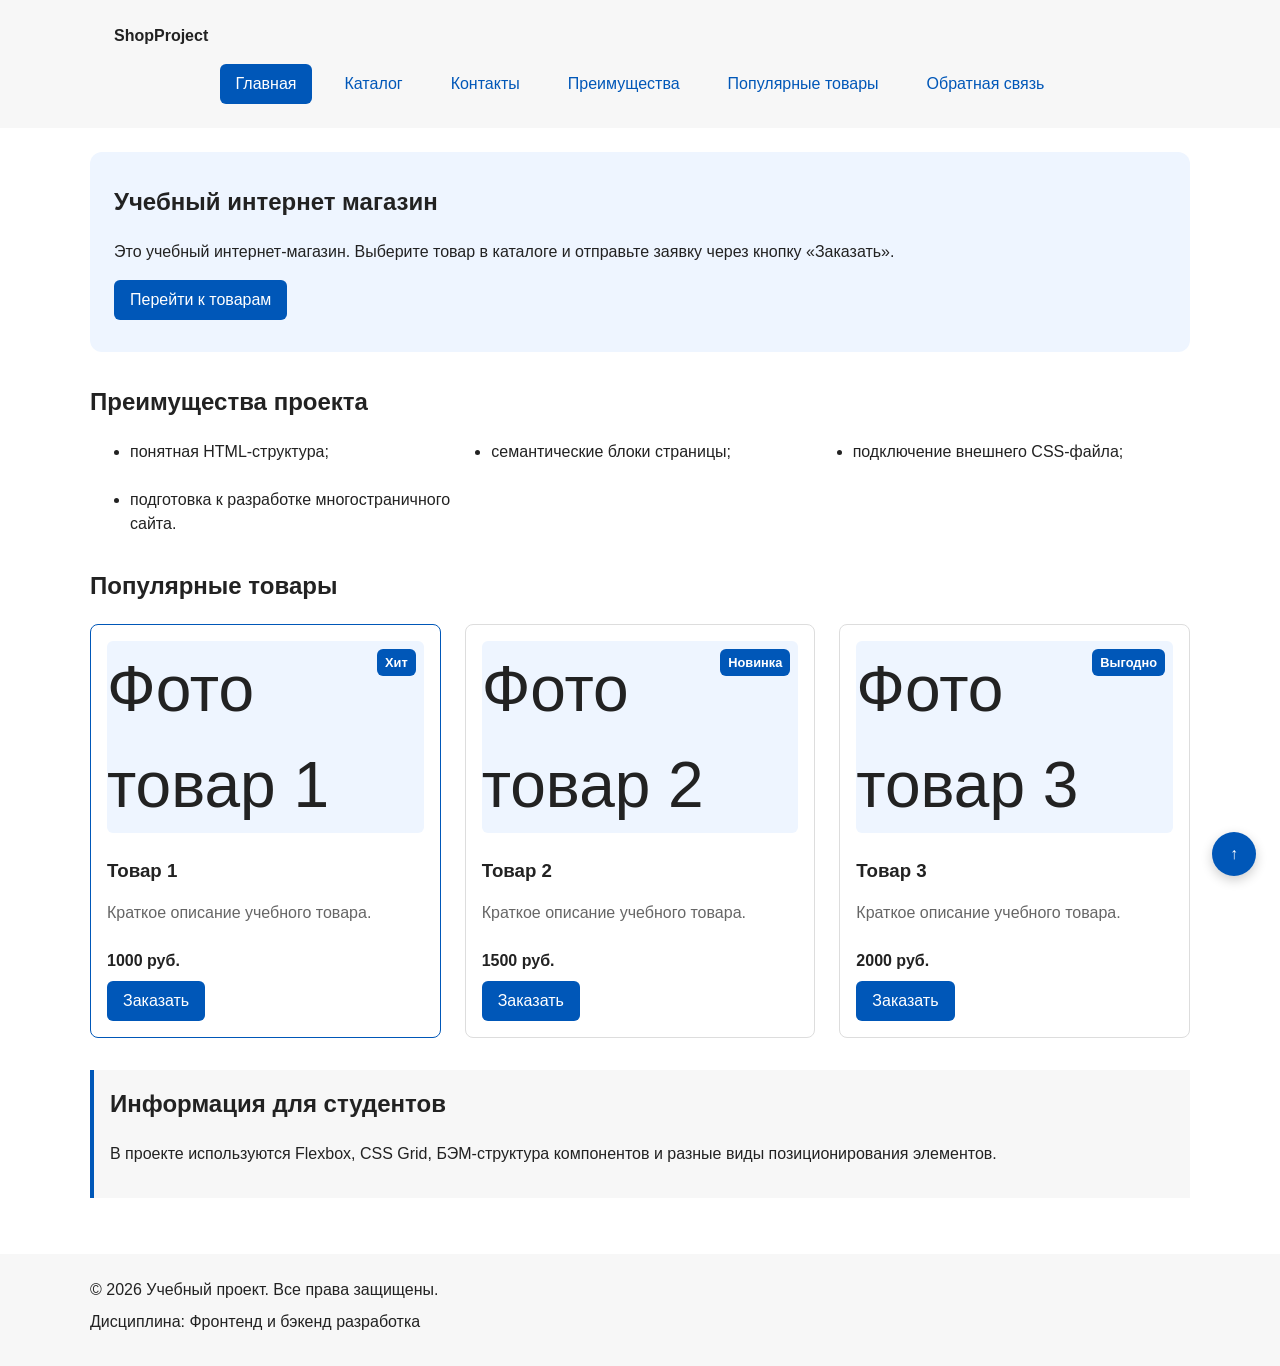
==== commit ee462555: "refactor: apply BEM naming to CSS classes" ====
--- a/index.html
+++ b/index.html
@@ -3,24 +3,48 @@
   <head>
     <meta charset="UTF-8" />
     <meta name="viewport" content="width=device-width, initial-scale=1.0" />
-    <meta name="description" content="Главная страница учебного интернет-магазина: преимущества проекта и популярные товары." />
+    <meta
+      name="description"
+      content="Главная страница учебного интернет-магазина: преимущества проекта и популярные товары."
+    />
     <title>Учебный интернет магазин</title>
     <link rel="stylesheet" href="css/style.css" />
     <script src="js/main.js" defer></script>
   </head>
+
   <body>
-    <header>
-      <div class="site-header">
-        <a class="site-logo" href="index.html">ShopProject</a>
+    <header class="site-header">
+      <div class="site-header__inner">
+        <a class="site-header__logo" href="index.html">ShopProject</a>
 
         <nav class="site-nav" aria-label="Основная навигация">
           <ul class="site-nav__list">
-            <li><a href="index.html">Главная</a></li>
-            <li><a href="catalog.html">Каталог</a></li>
-            <li><a href="contacts.html">Контакты</a></li>
-            <li><a href="index.html#advantages">Преимущества</a></li>
-            <li><a href="index.html#popular">Популярные товары</a></li>
-            <li><a href="index.html#contacts">Обратная связь</a></li>
+            <li class="site-nav__item">
+              <a class="site-nav__link site-nav__link--active" href="index.html" aria-current="page"
+                >Главная</a
+              >
+            </li>
+            <li class="site-nav__item">
+              <a class="site-nav__link" href="catalog.html">Каталог</a>
+            </li>
+            <li class="site-nav__item">
+              <a class="site-nav__link" href="contacts.html">Контакты</a>
+            </li>
+            <li class="site-nav__item">
+              <a class="site-nav__link" href="index.html#advantages"
+                >Преимущества</a
+              >
+            </li>
+            <li class="site-nav__item">
+              <a class="site-nav__link" href="index.html#popular"
+                >Популярные товары</a
+              >
+            </li>
+            <li class="site-nav__item">
+              <a class="site-nav__link" href="contacts.html#feedback"
+                >Обратная связь</a
+              >
+            </li>
           </ul>
         </nav>
       </div>
@@ -28,17 +52,16 @@
 
     <main>
       <section class="hero">
-        <h1>Учебный интернет магазин</h1>
-        <p>
-          Это стартовая страница учебного frontend-проекта. В дальнейшем на её
-          основе будет разработан многостраничный сайт интернет-магазина или
-          каталога услуг.
+        <h1 class="hero__title">Учебный интернет магазин</h1>
+        <p class="hero__description">
+          Это учебный интернет-магазин. Выберите товар в каталоге и отправьте
+          заявку через кнопку «Заказать».
         </p>
-        <a class="button" href="#popular">перейти к товарам</a>
+        <a class="button button--primary hero__link" href="#popular">Перейти к товарам</a>
       </section>
 
       <section class="section" id="advantages">
-        <h2>Преимущества проекта</h2>
+        <h2 class="section__title">Преимущества проекта</h2>
         <ul class="advantages-list">
           <li>понятная HTML-структура;</li>
           <li>семантические блоки страницы;</li>
@@ -48,10 +71,10 @@
       </section>
 
       <section class="section" id="popular">
-        <h2>Популярные товары</h2>
+        <h2 class="section__title">Популярные товары</h2>
 
         <div class="products-grid">
-          <article class="product-card">
+          <article class="product-card product-card--featured" id="product-1">
             <span class="product-card__badge">Хит</span>
             <div
               class="product-card__img"
@@ -66,7 +89,7 @@
             </p>
             <p class="product-card__price">1000 руб.</p>
             <button
-              class="button product-card__button"
+              class="button button--primary product-card__button"
               type="button"
               data-product="Товар 1"
             >
@@ -74,7 +97,7 @@
             </button>
           </article>
 
-          <article class="product-card">
+          <article class="product-card" id="product-2">
             <span class="product-card__badge">Новинка</span>
             <div
               class="product-card__img"
@@ -89,7 +112,7 @@
             </p>
             <p class="product-card__price">1500 руб.</p>
             <button
-              class="button product-card__button"
+              class="button button--primary product-card__button"
               type="button"
               data-product="Товар 2"
             >
@@ -97,7 +120,7 @@
             </button>
           </article>
 
-          <article class="product-card">
+          <article class="product-card" id="product-3">
             <span class="product-card__badge">Выгодно</span>
             <div
               class="product-card__img"
@@ -112,7 +135,7 @@
             </p>
             <p class="product-card__price">2000 руб.</p>
             <button
-              class="button product-card__button"
+              class="button button--primary product-card__button"
               type="button"
               data-product="Товар 3"
             >
@@ -123,19 +146,22 @@
       </section>
 
       <aside class="aside-info">
-        <h2>Информация для студентов</h2>
-        <p>
+        <h2 class="aside-info__title">Информация для студентов</h2>
+        <p class="aside-info__text">
           В проекте используются Flexbox, CSS Grid, БЭМ-структура компонентов и
           разные виды позиционирования элементов.
         </p>
       </aside>
     </main>
+
     <dialog
       class="order-dialog"
       id="order-dialog"
       aria-labelledby="order-dialog-title"
     >
-      <h2 id="order-dialog-title">Оформление заявки</h2>
+      <h2 class="order-dialog__title" id="order-dialog-title">
+        Оформление заявки
+      </h2>
 
       <form
         class="order-form"
@@ -146,34 +172,32 @@
       >
         <input id="selected-product" name="selected-product" type="hidden" />
 
-        <div class="form-field">
-          <label for="order-name">Имя</label>
+        <div class="order-form__field">
+          <label class="order-form__label" for="order-name">Имя</label>
           <input
+            class="order-form__input"
             id="order-name"
             name="name"
             type="text"
-            placeholder="Введите ваше имя"
-            minlength="2"
-            autocomplete="given-name"
             required
           />
         </div>
 
-        <div class="form-field">
-          <label for="order-email">E-mail</label>
+        <div class="order-form__field">
+          <label class="order-form__label" for="order-email">E-mail</label>
           <input
+            class="order-form__input"
             id="order-email"
             name="email"
             type="email"
-            placeholder="example@mail.ru"
-            autocomplete="email"
             required
           />
         </div>
 
-        <div class="form-field">
-          <label for="order-phone">Телефон</label>
+        <div class="order-form__field">
+          <label class="order-form__label" for="order-phone">Телефон</label>
           <input
+            class="order-form__input"
             id="order-phone"
             name="phone"
             type="tel"
@@ -182,17 +206,17 @@
             pattern="^\+7 \(\d{3}\) \d{3}-\d{2}-\d{2}$"
             required
           />
-          <small>Формат: +7 (900) 000-00-00</small>
-        </div>
-
-        <div class="form-field">
-          <label for="order-date">Дата связи</label>
-          <input id="order-date" name="date" type="date" />
-        </div>
-
-        <div class="form-field">
-          <label for="order-topic">Тема заявки</label>
-          <select id="order-topic" name="topic" required>
+          <small class="order-form__hint">Формат: +7 (900) 000-00-00</small>
+        </div>
+
+        <div class="order-form__field">
+          <label class="order-form__label" for="order-date">Дата связи</label>
+          <input class="order-form__input" id="order-date" name="date" type="date" />
+        </div>
+
+        <div class="order-form__field">
+          <label class="order-form__label" for="order-topic">Тема заявки</label>
+          <select class="order-form__select" id="order-topic" name="topic" required>
             <option value="">Выберите тему</option>
             <option value="product">Заказ товара</option>
             <option value="consultation">Консультация</option>
@@ -200,9 +224,10 @@
           </select>
         </div>
 
-        <div class="form-field">
-          <label for="order-comment">Комментарий</label>
+        <div class="order-form__field">
+          <label class="order-form__label" for="order-comment">Комментарий</label>
           <textarea
+            class="order-form__textarea"
             id="order-comment"
             name="comment"
             rows="4"
@@ -210,9 +235,10 @@
           ></textarea>
         </div>
 
-        <div class="form-field form-field--checkbox">
-          <label>
+        <div class="order-form__field order-form__field--checkbox">
+          <label class="order-form__checkbox-label">
             <input
+              class="order-form__checkbox"
               id="order-agreement"
               name="agreement"
               type="checkbox"
@@ -222,14 +248,22 @@
           </label>
         </div>
 
-        <div class="form-actions">
-          <button type="button" id="close-order-dialog">Закрыть</button>
-          <button type="submit">Отправить заявку</button>
+        <div class="order-form__actions">
+          <button
+            class="button button--secondary"
+            type="button"
+            id="close-order-dialog"
+          >
+            Закрыть
+          </button>
+          <button class="button button--primary" type="submit">
+            Отправить заявку
+          </button>
         </div>
       </form>
     </dialog>
 
-    <p class="success-message" id="success-message" hidden>
+    <p class="success-message" id="success-message" role="status" hidden>
       Форма успешно отправлена!
     </p>
 
@@ -237,9 +271,9 @@
       >↑</a
     >
 
-    <footer id="contacts">
-      <p>&copy; 2026 Учебный проект. Все права защищены.</p>
-      <p>Дисциплина: Фронтенд и бэкенд разработка</p>
+    <footer class="site-footer" id="contacts">
+      <p class="site-footer__text">&copy; 2026 Учебный проект. Все права защищены.</p>
+      <p class="site-footer__text">Дисциплина: Фронтенд и бэкенд разработка</p>
     </footer>
   </body>
 </html>
--- a/css/style.css
+++ b/css/style.css
@@ -1,68 +1,3 @@
-.site-header {
-  display: flex;
-  align-items: center;
-  justify-content: space-between;
-  gap: 24px;
-  max-width: 1100px;
-  margin: 0 auto;
-}
-.site-logo {
-  font-weight: bold;
-  text-decoration: none;
-  color: #222222;
-}
-.site-nav__list {
-  display: flex;
-  flex-wrap: wrap;
-  justify-content: center;
-  align-items: center;
-  gap: var(--space-md);
-  padding: 0;
-  margin: var(--space-md) 0 0;
-  list-style: none;
-}
-.site-nav__list li {
-  margin: 0;
-}
-.site-nav__list a {
-  display: inline-block;
-  padding: var(--space-sm) var(--space-md);
-  color: var(--color-primary);
-  text-decoration: none;
-  border-radius: var(--radius-sm);
-}
-
-.site-nav__list a:hover {
-  color: var(--color-white);
-  background-color: var(--color-primary);
-}
-
-.form-field input:focus-visible,
-.form-field select:focus-visible,
-.form-field textarea:focus-visible,
-.form-actions button:focus-visible {
-  outline: 2px solid #0057b8;
-  outline-offset: 2px;
-}
-
-[aria-invalid="true"] {
-  border-color: #b00020;
-}
-
-.form-actions {
-  display: flex;
-  gap: 12px;
-  margin-top: 20px;
-}
-
-.success-message {
-  max-width: 1100px;
-  margin: 24px auto;
-  padding: 16px;
-  border-left: 4px solid #168a2f;
-  background-color: #eefaf0;
-}
-
 /* ===============================
    1. Переменные проекта
    =============================== */
@@ -114,17 +49,18 @@
   background-color: var(--color-bg);
 }
 
-header,
-main,
-footer {
+main {
   padding: var(--space-lg);
 }
-header {
+
+.site-footer {
+  padding: var(--space-lg);
   background-color: var(--color-surface);
 }
 
-footer {
-  background-color: var(--color-surface);
+.site-footer__text {
+  max-width: var(--container-width);
+  margin: 0 auto var(--space-sm);
 }
 
 /* ===============================
@@ -147,16 +83,31 @@
 .button {
   display: inline-block;
   padding: var(--space-sm) var(--space-md);
+  border: none;
+  border-radius: var(--radius-sm);
+  font: inherit;
+  text-decoration: none;
+  cursor: pointer;
+}
+
+.button--primary {
   color: var(--color-white);
   background-color: var(--color-primary);
-  text-decoration: none;
-  border: none;
-  border-radius: var(--radius-sm);
-  cursor: pointer;
-}
-
-.button:hover {
+}
+
+.button--primary:hover {
   background-color: var(--color-primary-dark);
+}
+
+.button--secondary {
+  color: var(--color-primary);
+  background-color: transparent;
+  border: 1px solid var(--color-primary);
+}
+
+.button--secondary:hover {
+  color: var(--color-white);
+  background-color: var(--color-primary);
 }
 
 .button:focus-visible {
@@ -164,7 +115,8 @@
   outline-offset: 3px;
 }
 
-.button:disabled {
+.button:disabled,
+.button--disabled {
   opacity: 0.6;
   cursor: not-allowed;
 }
@@ -172,6 +124,56 @@
 /* ===============================
    4. Компоненты страницы
    =============================== */
+
+.site-header {
+  background-color: var(--color-surface);
+}
+
+.site-header__inner {
+  max-width: var(--container-width);
+  margin: 0 auto;
+  padding: var(--space-lg);
+}
+
+.site-header__logo {
+  font-weight: 700;
+  color: var(--color-text);
+  text-decoration: none;
+}
+
+.site-nav__list {
+  display: flex;
+  flex-wrap: wrap;
+  justify-content: center;
+  align-items: center;
+  gap: var(--space-md);
+  padding: 0;
+  margin: var(--space-md) 0 0;
+  list-style: none;
+}
+
+.site-nav__link {
+  display: inline-block;
+  padding: var(--space-sm) var(--space-md);
+  color: var(--color-primary);
+  text-decoration: none;
+  border-radius: var(--radius-sm);
+}
+
+.site-nav__link:hover {
+  color: var(--color-white);
+  background-color: var(--color-primary);
+}
+
+.site-nav__link:focus-visible {
+  outline: 2px solid var(--color-primary);
+  outline-offset: 3px;
+}
+
+.site-nav__link--active {
+  color: var(--color-white);
+  background-color: var(--color-primary);
+}
 
 .hero {
   max-width: var(--container-width);
@@ -181,24 +183,28 @@
   border-radius: var(--radius-lg);
 }
 
+.hero__title {
+  margin-top: 0;
+}
+
 .section {
   max-width: var(--container-width);
   margin: 0 auto var(--space-xl);
 }
 
-.section h2 {
+.section__title {
   margin-top: 0;
 }
 
 .advantages-list {
   display: grid;
-  grid-template-columns: repeat(2, minmax(0, 1fr));
-  gap: var(--space-sm) var(--space-xl);
+  grid-template-columns: repeat(3, 1fr);
+  gap: var(--space-lg);
 }
 
 .products-grid {
   display: grid;
-  grid-template-columns: repeat(3, 1fr);
+  grid-template-columns: repeat(3, minmax(0, 1fr));
   gap: var(--space-lg);
 }
 
@@ -212,19 +218,18 @@
   border: 1px solid var(--color-border);
   border-radius: var(--radius-md);
   background-color: var(--color-bg);
-  transition:
-    border-color 0.2s ease,
-    transform 0.2s ease;
-}
-
-.product-card .button {
-  margin-top: auto;
-  align-self: flex-start;
 }
 
 .product-card:hover {
   border-color: var(--color-primary);
-  transform: translateY(-2px);
+}
+
+.product-card--featured {
+  border-color: var(--color-primary);
+}
+
+.product-card--discount {
+  border-color: var(--color-danger);
 }
 
 .product-card__img {
@@ -239,6 +244,7 @@
 
 .product-card__title {
   margin: 0 0 var(--space-sm);
+  color: var(--color-text);
 }
 
 .product-card__description {
@@ -247,13 +253,16 @@
 }
 
 .product-card__price {
-  margin: auto 0 var(--space-md);
-  font-size: 1.25rem;
-  font-weight: bold;
-  color: var(--color-primary-dark);
+  margin: 0;
+  font-weight: 700;
+}
+
+.product-card--discount .product-card__price {
+  color: var(--color-danger);
 }
 
 .product-card__button {
+  margin-top: auto;
   align-self: flex-start;
 }
 
@@ -274,7 +283,7 @@
   max-width: var(--container-width);
   margin: 0 auto var(--space-xl);
   display: grid;
-  grid-template-columns: 260px 1fr;
+  grid-template-columns: 260px minmax(0, 1fr);
   grid-template-areas: "filters products";
   gap: var(--space-lg);
 }
@@ -287,6 +296,12 @@
   background-color: var(--color-surface);
 }
 
+.catalog-filters__title,
+.catalog-products__title,
+.aside-info__title {
+  margin-top: 0;
+}
+
 .catalog-products {
   grid-area: products;
 }
@@ -296,23 +311,23 @@
   gap: var(--space-md);
 }
 
-.filters-form fieldset {
+.filters-form__fieldset {
   margin: 0;
   padding: var(--space-md);
   border: 1px solid var(--color-border);
   border-radius: var(--radius-sm);
 }
 
-.filters-form legend {
+.filters-form__legend {
   font-weight: 700;
 }
 
-.filters-form label {
+.filters-form__label {
   display: block;
   margin-bottom: var(--space-sm);
 }
 
-.filters-form input[type="number"] {
+.filters-form__input {
   width: 100%;
   padding: 8px 10px;
   border: 1px solid var(--color-border);
@@ -330,8 +345,55 @@
 /* ===============================
    5. Форма и модальное окно
    =============================== */
+
+.order-form__field {
+  margin-bottom: var(--space-md);
+}
+
+.order-form__label {
+  display: block;
+  margin-bottom: var(--space-xs);
+}
+
+.order-form__input,
+.order-form__select,
+.order-form__textarea {
+  width: 100%;
+  padding: 10px 12px;
+  border: 1px solid var(--color-border);
+  border-radius: var(--radius-sm);
+  font: inherit;
+}
+
+.order-form__input:hover,
+.order-form__select:hover,
+.order-form__textarea:hover {
+  border-color: var(--color-primary);
+}
+
+.order-form__input:focus-visible,
+.order-form__select:focus-visible,
+.order-form__textarea:focus-visible {
+  outline: 2px solid var(--color-primary);
+  outline-offset: 3px;
+}
+
+.order-form__actions {
+  display: flex;
+  gap: var(--space-md);
+  margin-top: var(--space-lg);
+}
+
+.success-message {
+  max-width: var(--container-width);
+  margin: var(--space-lg) auto;
+  padding: var(--space-md);
+  border-left: 4px solid var(--color-success);
+  background-color: var(--color-success-bg);
+}
+
 .order-dialog {
-  width: min(100% - 32px, 560px);
+  width: min(calc(100% - 32px), 560px);
   padding: var(--space-lg);
   border: none;
   border-radius: var(--radius-lg);
@@ -341,46 +403,35 @@
   background-color: rgba(0, 0, 0, 0.5);
 }
 
-.form-field {
-  margin-bottom: var(--space-md);
-}
-
-.form-field label {
-  display: block;
-  margin-bottom: var(--space-xs);
-}
-
-.form-field input,
-.form-field select,
-.form-field textarea {
-  width: 100%;
-  padding: 10px 12px;
-  border: 1px solid var(--color-border);
-  border-radius: var(--radius-sm);
-  font: inherit;
-}
-
-.form-field input[type="checkbox"] {
-  width: auto;
-}
-
-.form-field small {
+.order-dialog__title {
+  margin-top: 0;
+}
+
+.order-form__hint {
   display: block;
   margin-top: var(--space-xs);
   color: var(--color-muted);
 }
-.form-field input:hover,
-.form-field select:hover,
-.form-field textarea:hover {
-  border-color: var(--color-primary);
-}
-
-.form-field input:focus-visible,
-.form-field select:focus-visible,
-.form-field textarea:focus-visible,
-.form-actions button:focus-visible {
+
+.order-form__checkbox-label {
+  display: flex;
+  align-items: flex-start;
+  gap: var(--space-sm);
+}
+
+.order-form__checkbox {
+  margin-top: var(--space-xs);
+}
+
+.order-form__checkbox:focus-visible,
+.filters-form__checkbox:focus-visible,
+.filters-form__input:focus-visible {
   outline: 2px solid var(--color-primary);
   outline-offset: 3px;
+}
+
+.filters-form__input:hover {
+  border-color: var(--color-primary);
 }
 
 [aria-invalid="true"] {
@@ -408,14 +459,23 @@
   background-color: var(--color-primary-dark);
 }
 
+@media (max-width: 900px) {
+  .catalog-layout {
+    grid-template-columns: 1fr;
+    grid-template-areas:
+      "filters"
+      "products";
+  }
+}
+
 @media (max-width: 700px) {
-  .site-header {
-    align-items: flex-start;
-    flex-direction: column;
+  .advantages-list,
+  .products-grid {
+    grid-template-columns: 1fr;
   }
 
-  .advantages-list {
-    grid-template-columns: 1fr;
+  .order-form__actions {
+    flex-wrap: wrap;
   }
 }
 
@@ -426,11 +486,11 @@
   color: var(--color-muted);
 }
 
-.breadcrumbs a {
+.breadcrumbs__link  {
   color: var(--color-primary);
 }
 
-.breadcrumbs span::before {
+.breadcrumbs__current::before {
   content: " / ";
   color: var(--color-muted);
 }
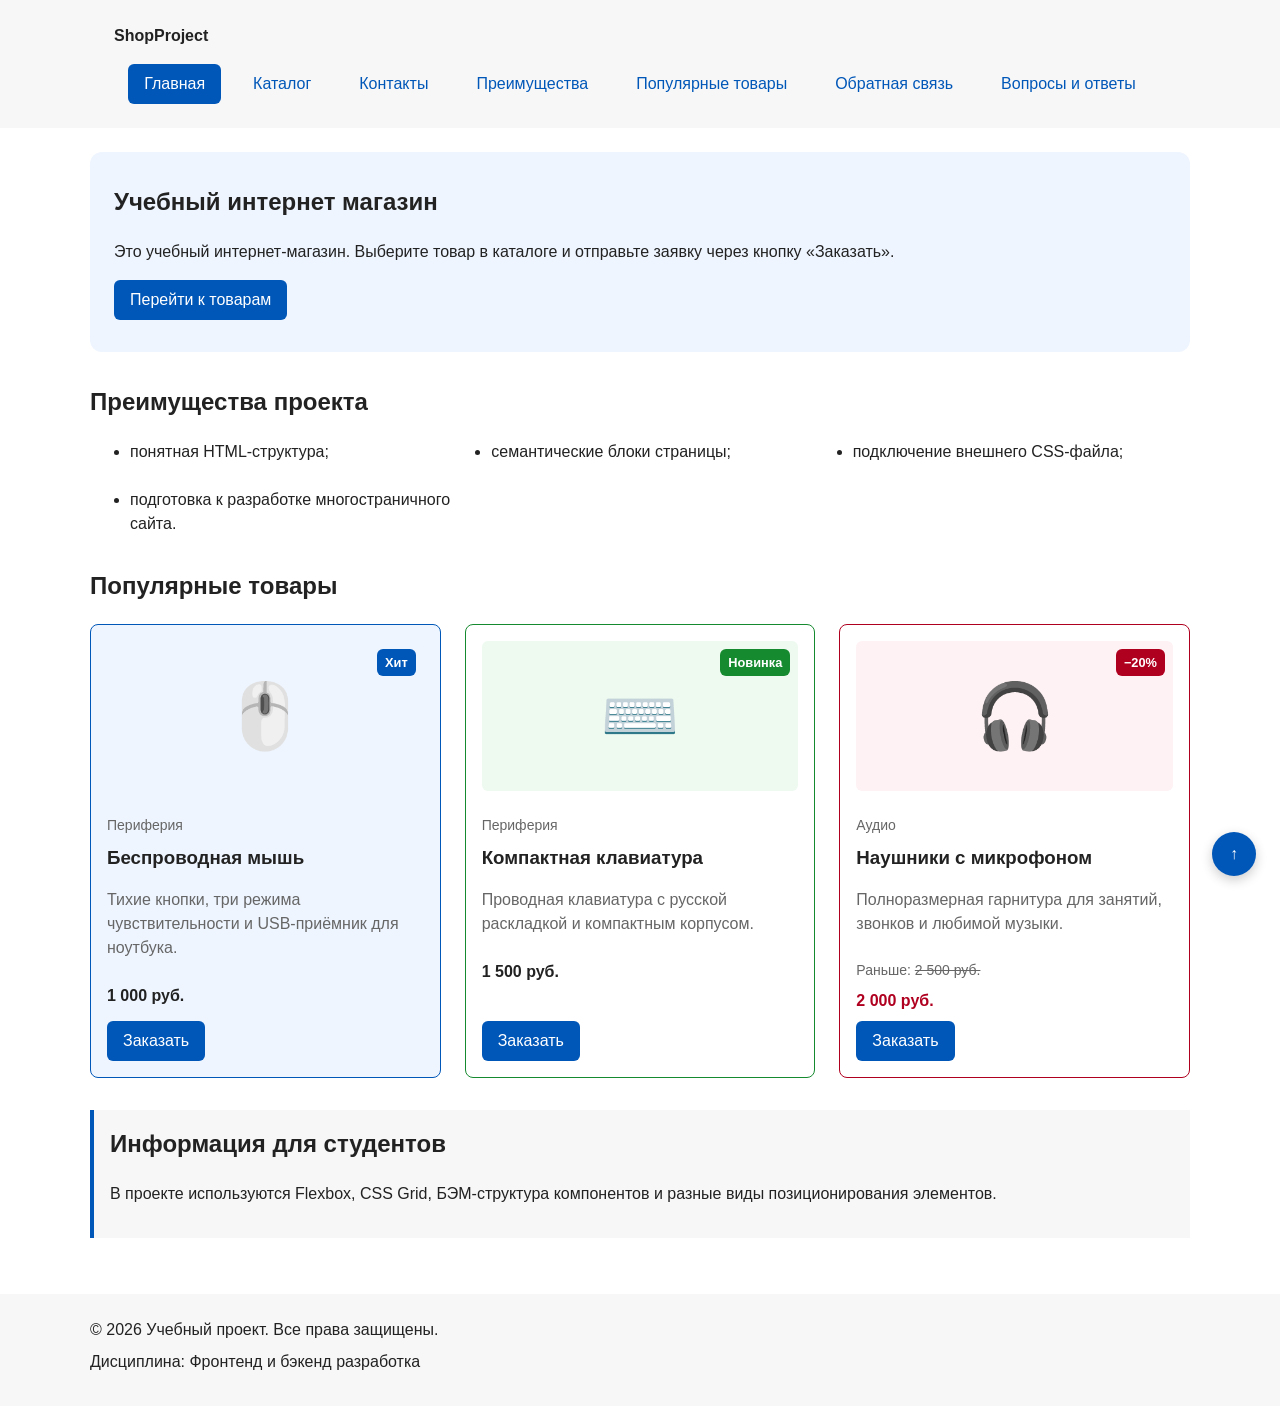
==== commit 08aa9a54: "feature: rt8" ====
--- a/index.html
+++ b/index.html
@@ -45,6 +45,7 @@
                 >Обратная связь</a
               >
             </li>
+            <li class="site-nav__item"><a class="site-nav__link" href="catalog.html#faq">Вопросы и ответы</a></li>
           </ul>
         </nav>
       </div>
@@ -74,74 +75,36 @@
         <h2 class="section__title">Популярные товары</h2>
 
         <div class="products-grid">
-          <article class="product-card product-card--featured" id="product-1">
-            <span class="product-card__badge">Хит</span>
-            <div
-              class="product-card__img"
-              role="img"
-              aria-label="Упаковка товара 1"
-            >
-              Фото товар 1
-            </div>
-            <h3 class="product-card__title">Товар 1</h3>
-            <p class="product-card__description">
-              Краткое описание учебного товара.
-            </p>
-            <p class="product-card__price">1000 руб.</p>
-            <button
-              class="button button--primary product-card__button"
-              type="button"
-              data-product="Товар 1"
-            >
-              Заказать
-            </button>
-          </article>
-
-          <article class="product-card" id="product-2">
-            <span class="product-card__badge">Новинка</span>
-            <div
-              class="product-card__img"
-              role="img"
-              aria-label="Упаковка товара 2"
-            >
-              Фото товар 2
-            </div>
-            <h3 class="product-card__title">Товар 2</h3>
-            <p class="product-card__description">
-              Краткое описание учебного товара.
-            </p>
-            <p class="product-card__price">1500 руб.</p>
-            <button
-              class="button button--primary product-card__button"
-              type="button"
-              data-product="Товар 2"
-            >
-              Заказать
-            </button>
-          </article>
-
-          <article class="product-card" id="product-3">
-            <span class="product-card__badge">Выгодно</span>
-            <div
-              class="product-card__img"
-              role="img"
-              aria-label="Корзина с товаром 3"
-            >
-              Фото товар 3
-            </div>
-            <h3 class="product-card__title">Товар 3</h3>
-            <p class="product-card__description">
-              Краткое описание учебного товара.
-            </p>
-            <p class="product-card__price">2000 руб.</p>
-            <button
-              class="button button--primary product-card__button"
-              type="button"
-              data-product="Товар 3"
-            >
-              Заказать
-            </button>
-          </article>
+            <article class="product-card product-card--featured" id="product-1">
+              <span class="product-card__badge">Хит</span>
+              <div class="product-card__img" aria-hidden="true">🖱️</div>
+              <p class="product-card__category">Периферия</p>
+              <h3 class="product-card__title">Беспроводная мышь</h3>
+              <p class="product-card__description">Тихие кнопки, три режима чувствительности и USB-приёмник для ноутбука.</p>
+              <p class="product-card__price">1 000 руб.</p>
+              <button class="button button--primary product-card__button" type="button" data-product="Беспроводная мышь">Заказать</button>
+            </article>
+
+            <article class="product-card product-card--new" id="product-2">
+              <span class="product-card__badge">Новинка</span>
+              <div class="product-card__img" aria-hidden="true">⌨️</div>
+              <p class="product-card__category">Периферия</p>
+              <h3 class="product-card__title">Компактная клавиатура</h3>
+              <p class="product-card__description">Проводная клавиатура с русской раскладкой и компактным корпусом.</p>
+              <p class="product-card__price">1 500 руб.</p>
+              <button class="button button--primary product-card__button" type="button" data-product="Компактная клавиатура">Заказать</button>
+            </article>
+
+            <article class="product-card product-card--discount" id="product-3">
+              <span class="product-card__badge">−20%</span>
+              <div class="product-card__img" aria-hidden="true">🎧</div>
+              <p class="product-card__category">Аудио</p>
+              <h3 class="product-card__title">Наушники с микрофоном</h3>
+              <p class="product-card__description">Полноразмерная гарнитура для занятий, звонков и любимой музыки.</p>
+              <p class="product-card__old-price">Раньше: <del>2 500 руб.</del></p>
+              <p class="product-card__price">2 000 руб.</p>
+              <button class="button button--primary product-card__button" type="button" data-product="Наушники с микрофоном">Заказать</button>
+            </article>
         </div>
       </section>
 
@@ -162,6 +125,8 @@
       <h2 class="order-dialog__title" id="order-dialog-title">
         Оформление заявки
       </h2>
+
+      <p class="order-dialog__product" id="order-product-name"></p>
 
       <form
         class="order-form"
@@ -264,7 +229,7 @@
     </dialog>
 
     <p class="success-message" id="success-message" role="status" hidden>
-      Форма успешно отправлена!
+      Учебная заявка заполнена. Данные не отправляются на сервер.
     </p>
 
     <a class="back-to-top" href="#" aria-label="Вернуться в начало страницы"
--- a/css/style.css
+++ b/css/style.css
@@ -14,6 +14,7 @@
   --color-danger: #b00020;
   --color-success: #168a2f;
   --color-success-bg: #eefaf0;
+  --color-discount-bg: #fff2f4;
   --color-white: #ffffff;
 
   /* Отступы */
@@ -226,10 +227,42 @@
 
 .product-card--featured {
   border-color: var(--color-primary);
+  background-color: var(--color-surface-accent);
+}
+
+.product-card--new {
+  border-color: var(--color-success);
+}
+
+.product-card--new .product-card__badge {
+  background-color: var(--color-success);
+}
+
+.product-card--new .product-card__img {
+  background-color: var(--color-success-bg);
 }
 
 .product-card--discount {
   border-color: var(--color-danger);
+}
+
+.product-card--discount .product-card__badge {
+  background-color: var(--color-danger);
+}
+
+.product-card--discount .product-card__img {
+  background-color: var(--color-discount-bg);
+}
+
+.product-card[hidden] {
+  display: none;
+}
+
+.product-card__category,
+.product-card__old-price {
+  margin: 0;
+  color: var(--color-muted);
+  font-size: 0.875rem;
 }
 
 .product-card__img {
@@ -290,6 +323,12 @@
 
 .catalog-filters {
   grid-area: filters;
+  position: sticky;
+  top: var(--space-md);
+  align-self: start;
+  max-height: calc(100vh - 32px);
+  max-height: calc(100dvh - 32px);
+  overflow-y: auto;
   padding: var(--space-md);
   border: 1px solid var(--color-border);
   border-radius: var(--radius-md);
@@ -304,6 +343,36 @@
 
 .catalog-products {
   grid-area: products;
+  min-width: 0;
+}
+
+.catalog-products__toolbar {
+  display: flex;
+  flex-wrap: wrap;
+  justify-content: space-between;
+  align-items: center;
+  gap: var(--space-md);
+  margin-bottom: var(--space-lg);
+}
+
+.catalog-products__title {
+  margin-bottom: var(--space-xs);
+}
+
+.catalog-products__count {
+  margin: 0;
+  color: var(--color-muted);
+}
+
+.catalog-products__empty {
+  padding: var(--space-lg);
+  border: 1px dashed var(--color-border);
+  border-radius: var(--radius-md);
+  background-color: var(--color-surface);
+}
+
+.catalog-products__empty-title {
+  margin-top: 0;
 }
 
 .filters-form {
@@ -322,6 +391,18 @@
   font-weight: 700;
 }
 
+.filters-form__range {
+  display: grid;
+  grid-template-columns: repeat(2, minmax(0, 1fr));
+  gap: var(--space-sm);
+}
+
+.filters-form__hint {
+  margin: 0;
+  font-size: 0.875rem;
+  color: var(--color-muted);
+}
+
 .filters-form__label {
   display: block;
   margin-bottom: var(--space-sm);
@@ -329,6 +410,7 @@
 
 .filters-form__input {
   width: 100%;
+  min-width: 0;
   padding: 8px 10px;
   border: 1px solid var(--color-border);
   border-radius: var(--radius-sm);
@@ -341,6 +423,39 @@
   padding: var(--space-md);
   border-left: 4px solid var(--color-primary);
   background-color: var(--color-surface);
+}
+
+.faq__item {
+  margin-bottom: var(--space-sm);
+  border: 1px solid var(--color-border);
+  border-radius: var(--radius-md);
+  background-color: var(--color-bg);
+}
+
+.faq__item[open] {
+  border-color: var(--color-primary);
+}
+
+.faq__question {
+  padding: var(--space-md);
+  border-radius: var(--radius-md);
+  font-weight: 700;
+  cursor: pointer;
+}
+
+.faq__question:hover,
+.faq__item[open] .faq__question {
+  background-color: var(--color-surface-accent);
+}
+
+.faq__question:focus-visible {
+  outline: 2px solid var(--color-primary);
+  outline-offset: 3px;
+}
+
+.faq__answer {
+  padding: 0 var(--space-md);
+  color: var(--color-muted);
 }
 /* ===============================
    5. Форма и модальное окно
@@ -466,6 +581,26 @@
       "filters"
       "products";
   }
+
+  .catalog-filters {
+    position: static;
+    max-height: none;
+    overflow-y: visible;
+  }
+
+  .catalog-products .products-grid {
+    grid-template-columns: repeat(2, minmax(0, 1fr));
+  }
+}
+
+@media (max-width: 540px) {
+  .catalog-products .products-grid {
+    grid-template-columns: 1fr;
+  }
+
+  .catalog-products__sorting {
+    width: 100%;
+  }
 }
 
 @media (max-width: 700px) {
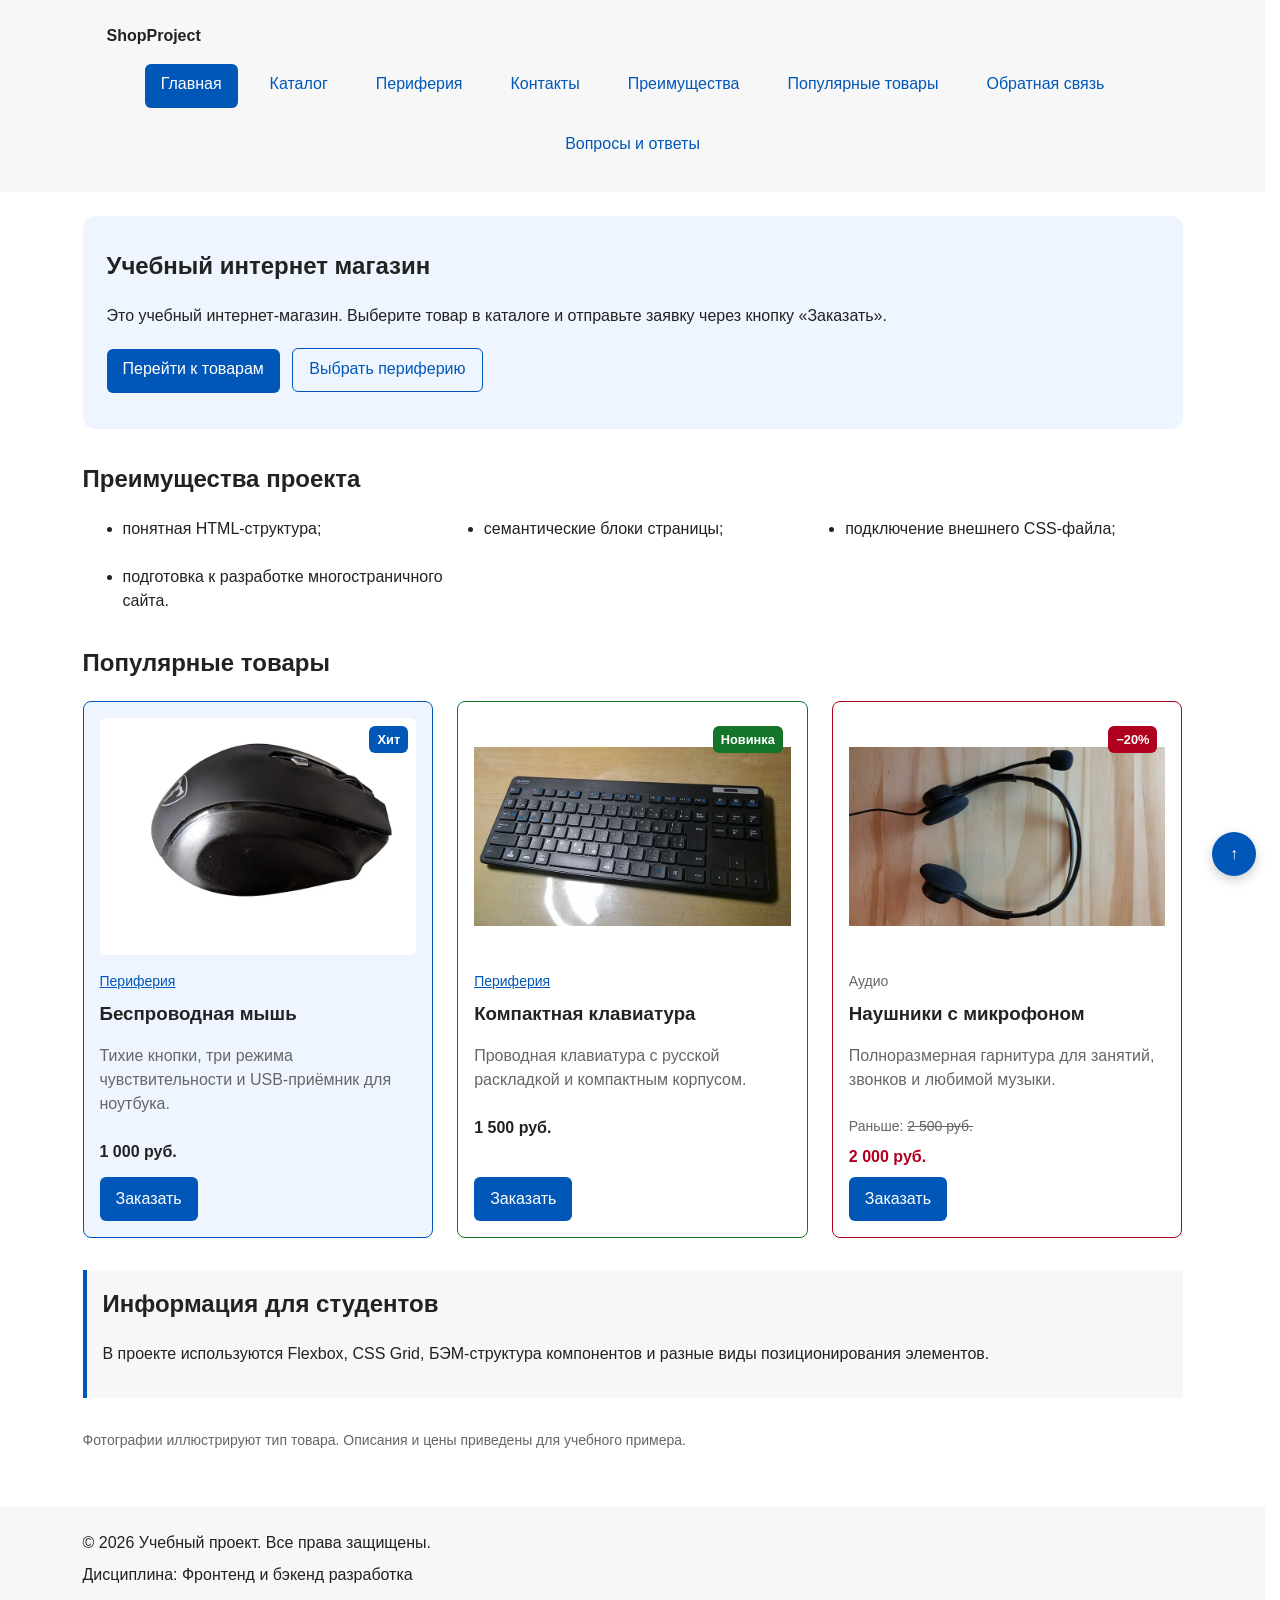
==== commit 54982482: "kr2" ====
--- a/index.html
+++ b/index.html
@@ -13,6 +13,7 @@
   </head>
 
   <body>
+    <a class="skip-link" href="#main-content">Перейти к содержимому</a>
     <header class="site-header">
       <div class="site-header__inner">
         <a class="site-header__logo" href="index.html">ShopProject</a>
@@ -27,6 +28,7 @@
             <li class="site-nav__item">
               <a class="site-nav__link" href="catalog.html">Каталог</a>
             </li>
+            <li class="site-nav__item"><a class="site-nav__link" href="category.html">Периферия</a></li>
             <li class="site-nav__item">
               <a class="site-nav__link" href="contacts.html">Контакты</a>
             </li>
@@ -51,7 +53,7 @@
       </div>
     </header>
 
-    <main>
+    <main id="main-content" tabindex="-1">
       <section class="hero">
         <h1 class="hero__title">Учебный интернет магазин</h1>
         <p class="hero__description">
@@ -59,6 +61,7 @@
           заявку через кнопку «Заказать».
         </p>
         <a class="button button--primary hero__link" href="#popular">Перейти к товарам</a>
+        <a class="button button--secondary hero__link" href="category.html">Выбрать периферию</a>
       </section>
 
       <section class="section" id="advantages">
@@ -77,33 +80,42 @@
         <div class="products-grid">
             <article class="product-card product-card--featured" id="product-1">
               <span class="product-card__badge">Хит</span>
-              <div class="product-card__img" aria-hidden="true">🖱️</div>
-              <p class="product-card__category">Периферия</p>
+              <div class="product-card__media">
+                <img class="product-card__img" src="images/mouse.webp" width="800" height="600" alt="Чёрная беспроводная компьютерная мышь" loading="lazy" decoding="async" />
+                <span class="product-card__fallback" hidden>Фотография временно недоступна</span>
+              </div>
+              <p class="product-card__category"><a href="category.html">Периферия</a></p>
               <h3 class="product-card__title">Беспроводная мышь</h3>
               <p class="product-card__description">Тихие кнопки, три режима чувствительности и USB-приёмник для ноутбука.</p>
               <p class="product-card__price">1 000 руб.</p>
-              <button class="button button--primary product-card__button" type="button" data-product="Беспроводная мышь">Заказать</button>
+              <button class="button button--primary product-card__button" type="button" data-product="Беспроводная мышь" aria-haspopup="dialog" aria-controls="order-dialog" aria-label="Заказать: Беспроводная мышь">Заказать</button>
             </article>
 
             <article class="product-card product-card--new" id="product-2">
               <span class="product-card__badge">Новинка</span>
-              <div class="product-card__img" aria-hidden="true">⌨️</div>
-              <p class="product-card__category">Периферия</p>
+              <div class="product-card__media">
+                <img class="product-card__img" src="images/keyboard.webp" width="800" height="450" alt="Компактная чёрная клавиатура" loading="lazy" decoding="async" />
+                <span class="product-card__fallback" hidden>Фотография временно недоступна</span>
+              </div>
+              <p class="product-card__category"><a href="category.html">Периферия</a></p>
               <h3 class="product-card__title">Компактная клавиатура</h3>
               <p class="product-card__description">Проводная клавиатура с русской раскладкой и компактным корпусом.</p>
               <p class="product-card__price">1 500 руб.</p>
-              <button class="button button--primary product-card__button" type="button" data-product="Компактная клавиатура">Заказать</button>
+              <button class="button button--primary product-card__button" type="button" data-product="Компактная клавиатура" aria-haspopup="dialog" aria-controls="order-dialog" aria-label="Заказать: Компактная клавиатура">Заказать</button>
             </article>
 
             <article class="product-card product-card--discount" id="product-3">
               <span class="product-card__badge">−20%</span>
-              <div class="product-card__img" aria-hidden="true">🎧</div>
+              <div class="product-card__media">
+                <img class="product-card__img" src="images/headphones.webp" width="800" height="450" alt="Полноразмерные наушники с микрофоном" loading="lazy" decoding="async" />
+                <span class="product-card__fallback" hidden>Фотография временно недоступна</span>
+              </div>
               <p class="product-card__category">Аудио</p>
               <h3 class="product-card__title">Наушники с микрофоном</h3>
               <p class="product-card__description">Полноразмерная гарнитура для занятий, звонков и любимой музыки.</p>
               <p class="product-card__old-price">Раньше: <del>2 500 руб.</del></p>
               <p class="product-card__price">2 000 руб.</p>
-              <button class="button button--primary product-card__button" type="button" data-product="Наушники с микрофоном">Заказать</button>
+              <button class="button button--primary product-card__button" type="button" data-product="Наушники с микрофоном" aria-haspopup="dialog" aria-controls="order-dialog" aria-label="Заказать: Наушники с микрофоном">Заказать</button>
             </article>
         </div>
       </section>
@@ -115,122 +127,82 @@
           разные виды позиционирования элементов.
         </p>
       </aside>
+      <p class="section image-note">Фотографии иллюстрируют тип товара. Описания и цены приведены для учебного примера.</p>
     </main>
 
-    <dialog
-      class="order-dialog"
-      id="order-dialog"
-      aria-labelledby="order-dialog-title"
-    >
-      <h2 class="order-dialog__title" id="order-dialog-title">
-        Оформление заявки
-      </h2>
-
-      <p class="order-dialog__product" id="order-product-name"></p>
-
-      <form
-        class="order-form"
-        id="order-form"
-        action="#"
-        method="post"
-        novalidate
-      >
+    <dialog class="order-dialog" id="order-dialog" aria-labelledby="order-dialog-title" aria-describedby="order-dialog-description">
+      <div class="order-dialog__header">
+        <h2 class="order-dialog__title" id="order-dialog-title" tabindex="-1" autofocus>Оформление заявки</h2>
+        <button class="order-dialog__close" type="button" data-close-dialog aria-label="Закрыть окно заявки">×</button>
+      </div>
+      <p class="order-dialog__description" id="order-dialog-description">Заполните форму, чтобы подготовить учебную заявку. Данные не отправляются на сервер.</p>
+      <div class="order-dialog__product">
+        <p id="order-product-name"></p>
+        <p class="order-dialog__price" id="order-product-price"></p>
+      </div>
+      <form class="order-form" id="order-form" action="#" method="post" novalidate>
+        <p class="order-form__hint">Поля со звёздочкой (*) обязательны.</p>
+        <p class="order-form__summary" id="order-errors" role="alert" aria-atomic="true"></p>
         <input id="selected-product" name="selected-product" type="hidden" />
-
+        <div class="order-form__grid">
+          <div class="order-form__field">
+            <label class="order-form__label" for="order-name">Имя <span aria-hidden="true">*</span></label>
+            <input class="order-form__input" id="order-name" name="name" type="text" autocomplete="name" maxlength="80" required aria-describedby="order-name-hint order-name-error" />
+            <small class="order-form__hint" id="order-name-hint">Например, Анна</small>
+            <span class="order-form__error" id="order-name-error"></span>
+          </div>
+          <div class="order-form__field">
+            <label class="order-form__label" for="order-email">E-mail <span aria-hidden="true">*</span></label>
+            <input class="order-form__input" id="order-email" name="email" type="email" autocomplete="email" maxlength="120" required aria-describedby="order-email-hint order-email-error" />
+            <small class="order-form__hint" id="order-email-hint">Например, anna@example.com</small>
+            <span class="order-form__error" id="order-email-error"></span>
+          </div>
+          <div class="order-form__field">
+            <label class="order-form__label" for="order-phone">Телефон <span aria-hidden="true">*</span></label>
+            <input class="order-form__input" id="order-phone" name="phone" type="tel" autocomplete="tel" inputmode="tel" maxlength="30" required aria-describedby="order-phone-hint order-phone-error" />
+            <small class="order-form__hint" id="order-phone-hint">Можно ввести +7 (900) 123-45-67, +79001234567 или 89001234567.</small>
+            <span class="order-form__error" id="order-phone-error"></span>
+          </div>
+          <div class="order-form__field">
+            <label class="order-form__label" for="order-date">Дата связи (необязательно)</label>
+            <input class="order-form__input" id="order-date" name="date" type="date"  aria-describedby="order-date-hint order-date-error" />
+            <small class="order-form__hint" id="order-date-hint">Необязательно. Выберите сегодня или более позднюю дату.</small>
+            <span class="order-form__error" id="order-date-error"></span>
+          </div>
+        </div>
         <div class="order-form__field">
-          <label class="order-form__label" for="order-name">Имя</label>
-          <input
-            class="order-form__input"
-            id="order-name"
-            name="name"
-            type="text"
-            required
-          />
-        </div>
-
-        <div class="order-form__field">
-          <label class="order-form__label" for="order-email">E-mail</label>
-          <input
-            class="order-form__input"
-            id="order-email"
-            name="email"
-            type="email"
-            required
-          />
-        </div>
-
-        <div class="order-form__field">
-          <label class="order-form__label" for="order-phone">Телефон</label>
-          <input
-            class="order-form__input"
-            id="order-phone"
-            name="phone"
-            type="tel"
-            inputmode="tel"
-            placeholder="+7 (900) 000-00-00"
-            pattern="^\+7 \(\d{3}\) \d{3}-\d{2}-\d{2}$"
-            required
-          />
-          <small class="order-form__hint">Формат: +7 (900) 000-00-00</small>
-        </div>
-
-        <div class="order-form__field">
-          <label class="order-form__label" for="order-date">Дата связи</label>
-          <input class="order-form__input" id="order-date" name="date" type="date" />
-        </div>
-
-        <div class="order-form__field">
-          <label class="order-form__label" for="order-topic">Тема заявки</label>
-          <select class="order-form__select" id="order-topic" name="topic" required>
+          <label class="order-form__label" for="order-topic">Тема заявки <span aria-hidden="true">*</span></label>
+          <select class="order-form__select" id="order-topic" name="topic" required aria-describedby="order-topic-error">
             <option value="">Выберите тему</option>
-            <option value="product">Заказ товара</option>
+            <option value="product" selected>Заказ товара</option>
             <option value="consultation">Консультация</option>
             <option value="delivery">Доставка</option>
           </select>
-        </div>
-
+          <span class="order-form__error" id="order-topic-error"></span>
+        </div>
         <div class="order-form__field">
-          <label class="order-form__label" for="order-comment">Комментарий</label>
-          <textarea
-            class="order-form__textarea"
-            id="order-comment"
-            name="comment"
-            rows="4"
-            placeholder="Укажите дополнительную информацию"
-          ></textarea>
-        </div>
-
-        <div class="order-form__field order-form__field--checkbox">
-          <label class="order-form__checkbox-label">
-            <input
-              class="order-form__checkbox"
-              id="order-agreement"
-              name="agreement"
-              type="checkbox"
-              required
-            />
-            Я согласен на обработку данных
+          <label class="order-form__label" for="order-comment">Комментарий (необязательно)</label>
+          <textarea class="order-form__textarea" id="order-comment" name="comment" rows="3" maxlength="1000" aria-describedby="order-comment-hint"></textarea>
+          <small class="order-form__hint" id="order-comment-hint">Дополнительные пожелания, до 1 000 символов.</small>
+        </div>
+        <div class="order-form__field">
+          <label class="order-form__checkbox-label" for="order-agreement">
+            <input class="order-form__checkbox" id="order-agreement" name="agreement" type="checkbox" required aria-describedby="order-agreement-error" />
+            <span>Я согласен на обработку данных <span aria-hidden="true">*</span></span>
           </label>
-        </div>
-
+          <span class="order-form__error" id="order-agreement-error"></span>
+        </div>
         <div class="order-form__actions">
-          <button
-            class="button button--secondary"
-            type="button"
-            id="close-order-dialog"
-          >
-            Закрыть
-          </button>
-          <button class="button button--primary" type="submit">
-            Отправить заявку
-          </button>
+          <button class="button button--secondary" type="button" id="close-order-dialog" data-close-dialog>Отмена</button>
+          <button class="button button--primary" type="submit">Отправить заявку</button>
         </div>
       </form>
+      <div class="order-dialog__success" id="order-success" hidden>
+        <h3 id="success-message" tabindex="-1">Учебная заявка заполнена</h3>
+        <p>Все поля заполнены верно. Данные не отправлены на сервер; заказ и оплата не выполняются.</p>
+        <button class="button button--primary" type="button" data-close-dialog>Вернуться к товарам</button>
+      </div>
     </dialog>
-
-    <p class="success-message" id="success-message" role="status" hidden>
-      Учебная заявка заполнена. Данные не отправляются на сервер.
-    </p>
 
     <a class="back-to-top" href="#" aria-label="Вернуться в начало страницы"
       >↑</a
--- a/css/style.css
+++ b/css/style.css
@@ -12,7 +12,7 @@
   --color-surface: #f7f7f7;
   --color-surface-accent: #eef5ff;
   --color-danger: #b00020;
-  --color-success: #168a2f;
+  --color-success: #14752a;
   --color-success-bg: #eefaf0;
   --color-discount-bg: #fff2f4;
   --color-white: #ffffff;
@@ -238,20 +238,12 @@
   background-color: var(--color-success);
 }
 
-.product-card--new .product-card__img {
-  background-color: var(--color-success-bg);
-}
-
 .product-card--discount {
   border-color: var(--color-danger);
 }
 
 .product-card--discount .product-card__badge {
   background-color: var(--color-danger);
-}
-
-.product-card--discount .product-card__img {
-  background-color: var(--color-discount-bg);
 }
 
 .product-card[hidden] {
@@ -265,14 +257,28 @@
   font-size: 0.875rem;
 }
 
-.product-card__img {
+.product-card__media {
   display: grid;
   place-items: center;
-  min-height: 150px;
-  margin-bottom: var(--space-md);
-  font-size: 64px;
-  background-color: var(--color-surface-accent);
+  aspect-ratio: 4 / 3;
+  overflow: hidden;
+  margin-bottom: var(--space-sm);
   border-radius: var(--radius-sm);
+  background: #fff;
+}
+
+.product-card__img {
+  display: block;
+  width: 100%;
+  height: 100%;
+  min-height: 0;
+  object-fit: contain;
+}
+
+.product-card__fallback {
+  padding: var(--space-md);
+  text-align: center;
+  color: var(--color-muted);
 }
 
 .product-card__title {
@@ -499,16 +505,13 @@
   margin-top: var(--space-lg);
 }
 
-.success-message {
-  max-width: var(--container-width);
-  margin: var(--space-lg) auto;
-  padding: var(--space-md);
-  border-left: 4px solid var(--color-success);
-  background-color: var(--color-success-bg);
-}
-
 .order-dialog {
-  width: min(calc(100% - 32px), 560px);
+  width: min(calc(100% - 32px), 680px);
+  max-height: calc(100vh - 32px);
+  max-height: calc(100dvh - 32px);
+  overflow-y: auto;
+  overscroll-behavior: contain;
+  box-shadow: 0 24px 80px rgb(0 0 0 / 25%);
   padding: var(--space-lg);
   border: none;
   border-radius: var(--radius-lg);
@@ -519,7 +522,8 @@
 }
 
 .order-dialog__title {
-  margin-top: 0;
+  margin: 0;
+  font-size: 1.5rem;
 }
 
 .order-form__hint {
@@ -638,3 +642,182 @@
   outline: 2px dashed var(--color-primary);
   outline-offset: 4px;
 }
+
+/* Доступность и дополнительные страницы */
+[hidden] {
+  display: none !important;
+}
+
+html {
+  scrollbar-gutter: stable;
+}
+
+.dialog-open {
+  overflow: hidden;
+}
+
+.skip-link {
+  position: fixed;
+  top: 8px;
+  left: 8px;
+  z-index: 100;
+  padding: 12px 16px;
+  background: var(--color-white);
+  border: 2px solid var(--color-primary);
+  transform: translateY(-150%);
+}
+
+.skip-link:focus {
+  transform: translateY(0);
+}
+
+.button,
+.site-nav__link {
+  min-height: 44px;
+}
+
+a.button--primary:hover {
+  color: var(--color-white);
+}
+
+.hero__link {
+  margin: var(--space-xs) var(--space-sm) var(--space-xs) 0;
+}
+
+.category-intro {
+  padding: var(--space-xl);
+  background: var(--color-surface-accent);
+  border-radius: var(--radius-lg);
+  border-left: 4px solid var(--color-primary);
+}
+
+.category-intro__eyebrow {
+  margin-top: 0;
+  color: var(--color-primary-dark);
+  font-size: 0.875rem;
+  font-weight: 700;
+}
+
+.breadcrumbs__link--nested::before {
+  content: " / ";
+  color: var(--color-muted);
+}
+
+.order-dialog__header {
+  display: flex;
+  align-items: flex-start;
+  justify-content: space-between;
+  gap: var(--space-md);
+}
+
+.order-dialog__close {
+  flex: 0 0 44px;
+  width: 44px;
+  height: 44px;
+  border: 1px solid var(--color-border);
+  border-radius: var(--radius-sm);
+  color: var(--color-text);
+  background: var(--color-surface);
+  font: inherit;
+  font-size: 1.75rem;
+  cursor: pointer;
+}
+
+.order-dialog__close:hover {
+  background: var(--color-surface-accent);
+}
+
+.order-dialog__close:focus-visible,
+.order-dialog__title:focus-visible,
+.order-dialog__success h3:focus-visible {
+  outline: 2px solid var(--color-primary);
+  outline-offset: 3px;
+}
+
+.order-dialog__description {
+  color: var(--color-muted);
+}
+
+.order-dialog__product {
+  display: flex;
+  justify-content: space-between;
+  flex-wrap: wrap;
+  gap: var(--space-sm);
+  padding: var(--space-md);
+  border-radius: var(--radius-sm);
+  background: var(--color-surface-accent);
+}
+
+.order-dialog__product p {
+  margin: 0;
+  font-weight: 700;
+}
+
+.order-dialog__price {
+  white-space: nowrap;
+}
+
+.order-form__grid {
+  display: grid;
+  grid-template-columns: repeat(2, minmax(0, 1fr));
+  gap: 0 var(--space-md);
+}
+
+.order-form__input,
+.order-form__select {
+  min-width: 0;
+  min-height: 44px;
+}
+
+.order-form__textarea {
+  resize: vertical;
+}
+
+.order-form__hint {
+  font-size: 0.8125rem;
+}
+
+.order-form__checkbox-label {
+  align-items: center;
+  min-height: 44px;
+  cursor: pointer;
+}
+
+.order-form__checkbox {
+  flex-shrink: 0;
+  width: 20px;
+  height: 20px;
+  margin: 0;
+  accent-color: var(--color-primary);
+}
+
+.order-form__error {
+  display: block;
+  margin-top: var(--space-xs);
+  color: var(--color-danger);
+  font-size: 0.875rem;
+}
+
+.order-form__summary {
+  color: var(--color-danger);
+  font-weight: 700;
+}
+
+.order-form__error:empty,
+.order-form__summary:empty {
+  display: none;
+}
+
+.order-dialog__success {
+  margin-top: var(--space-lg);
+  padding: var(--space-lg);
+  border-radius: var(--radius-md);
+  background: var(--color-success-bg);
+  border-left: 4px solid var(--color-success);
+}
+
+@media (prefers-reduced-motion: reduce) {
+  html { scroll-behavior: auto; }
+}
+
+.image-note { color: var(--color-muted); font-size: 0.875rem; }
